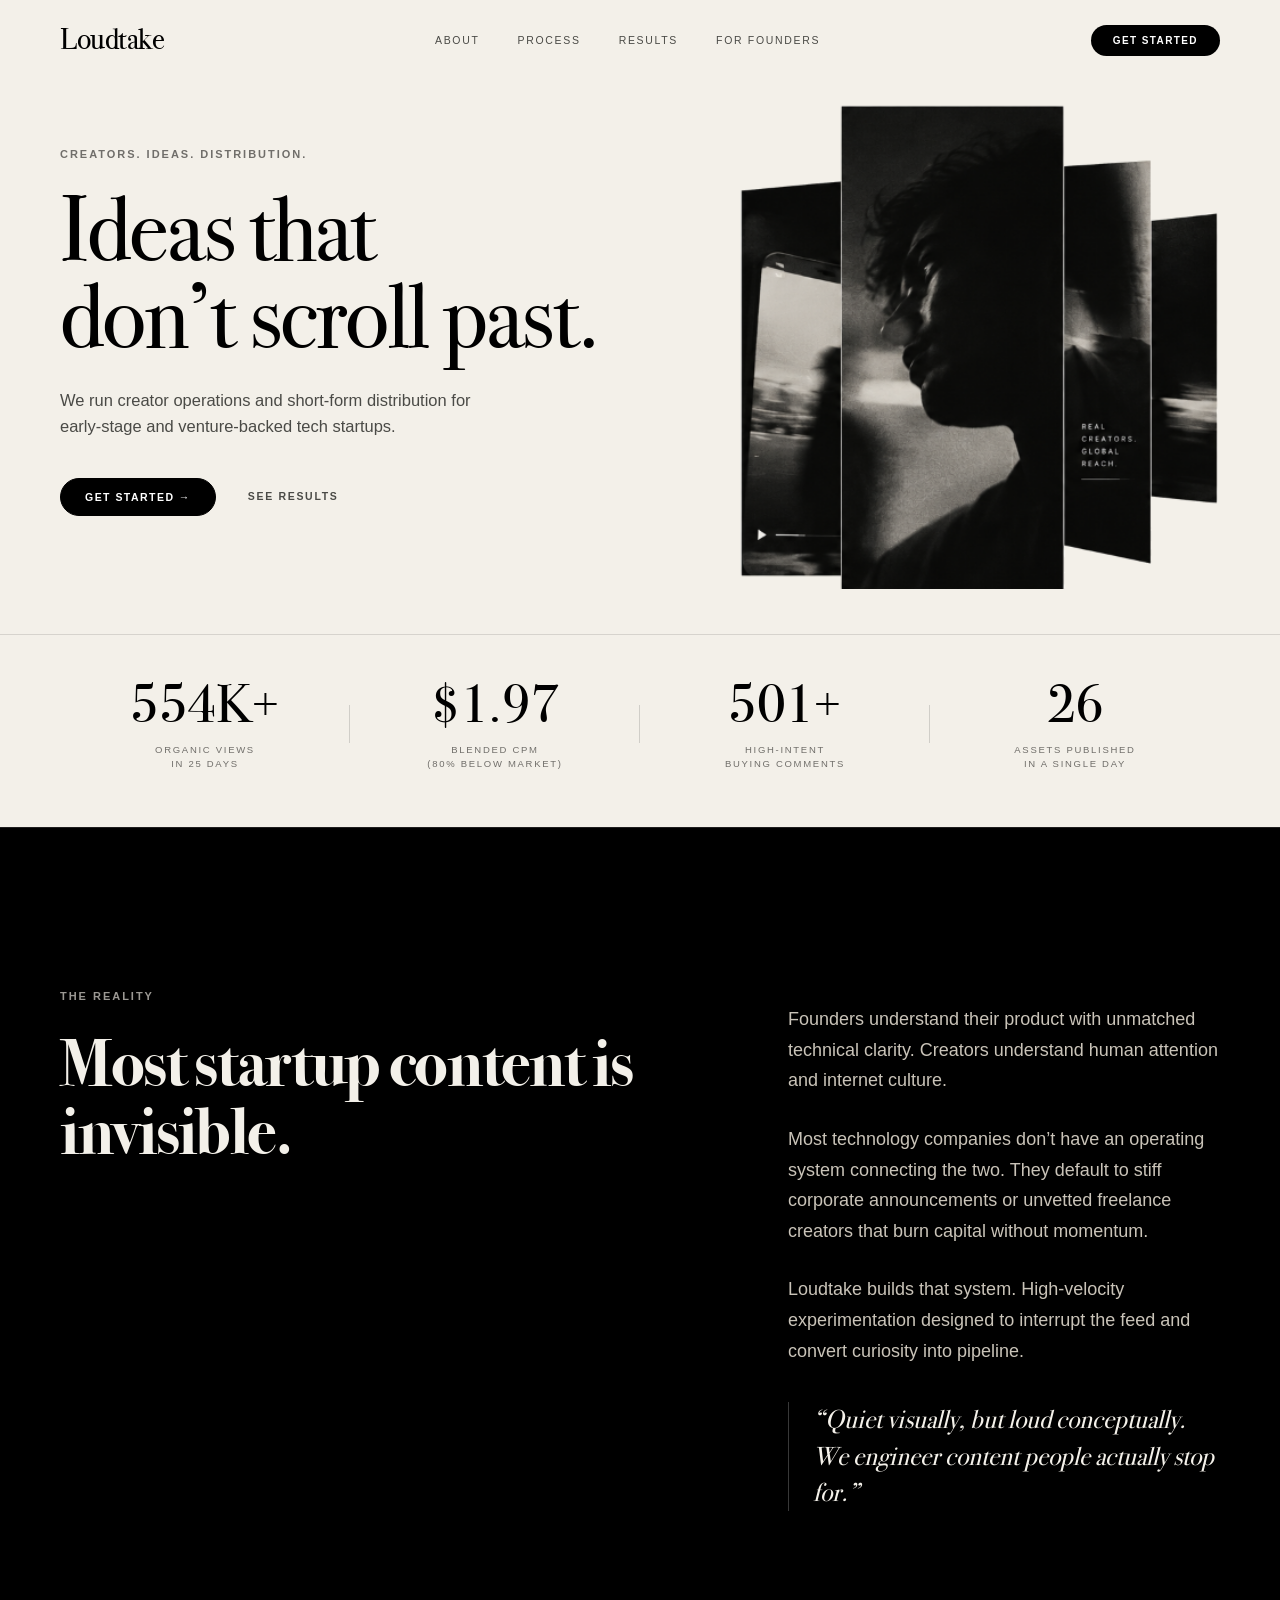
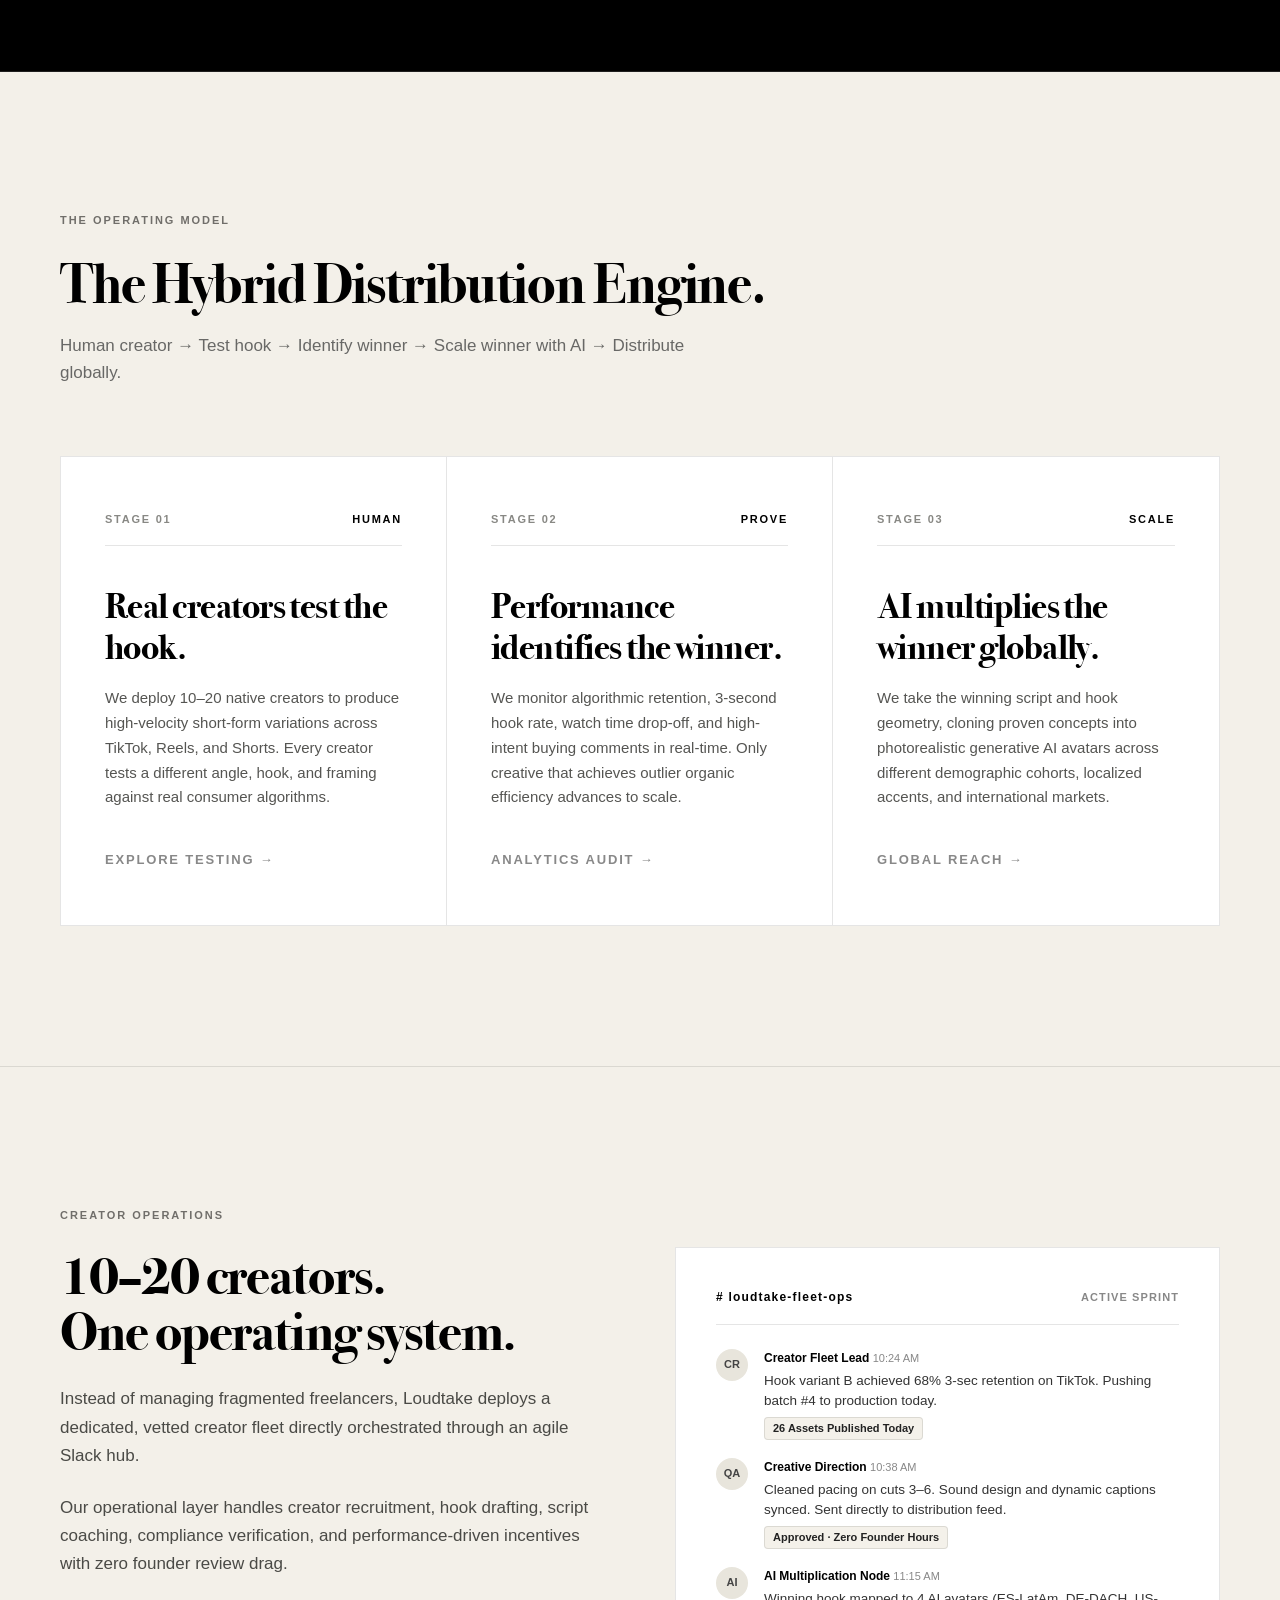
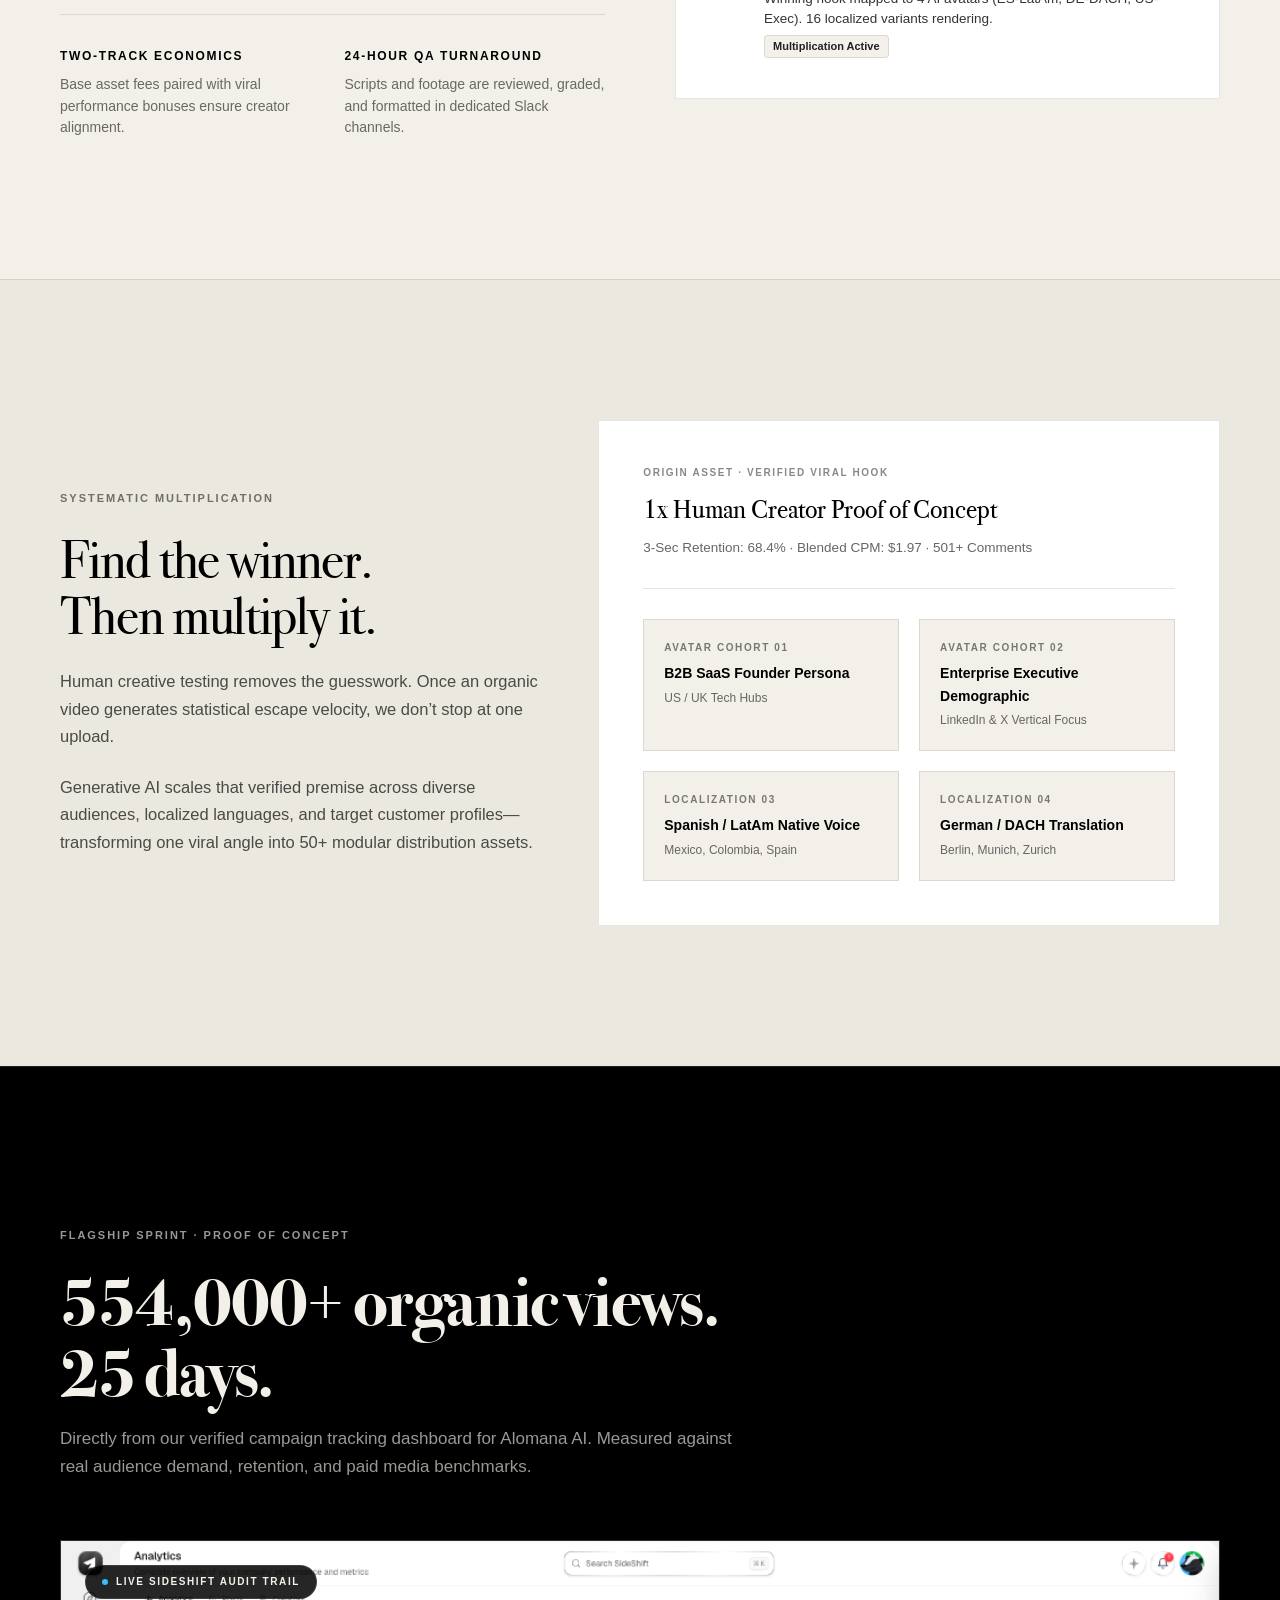
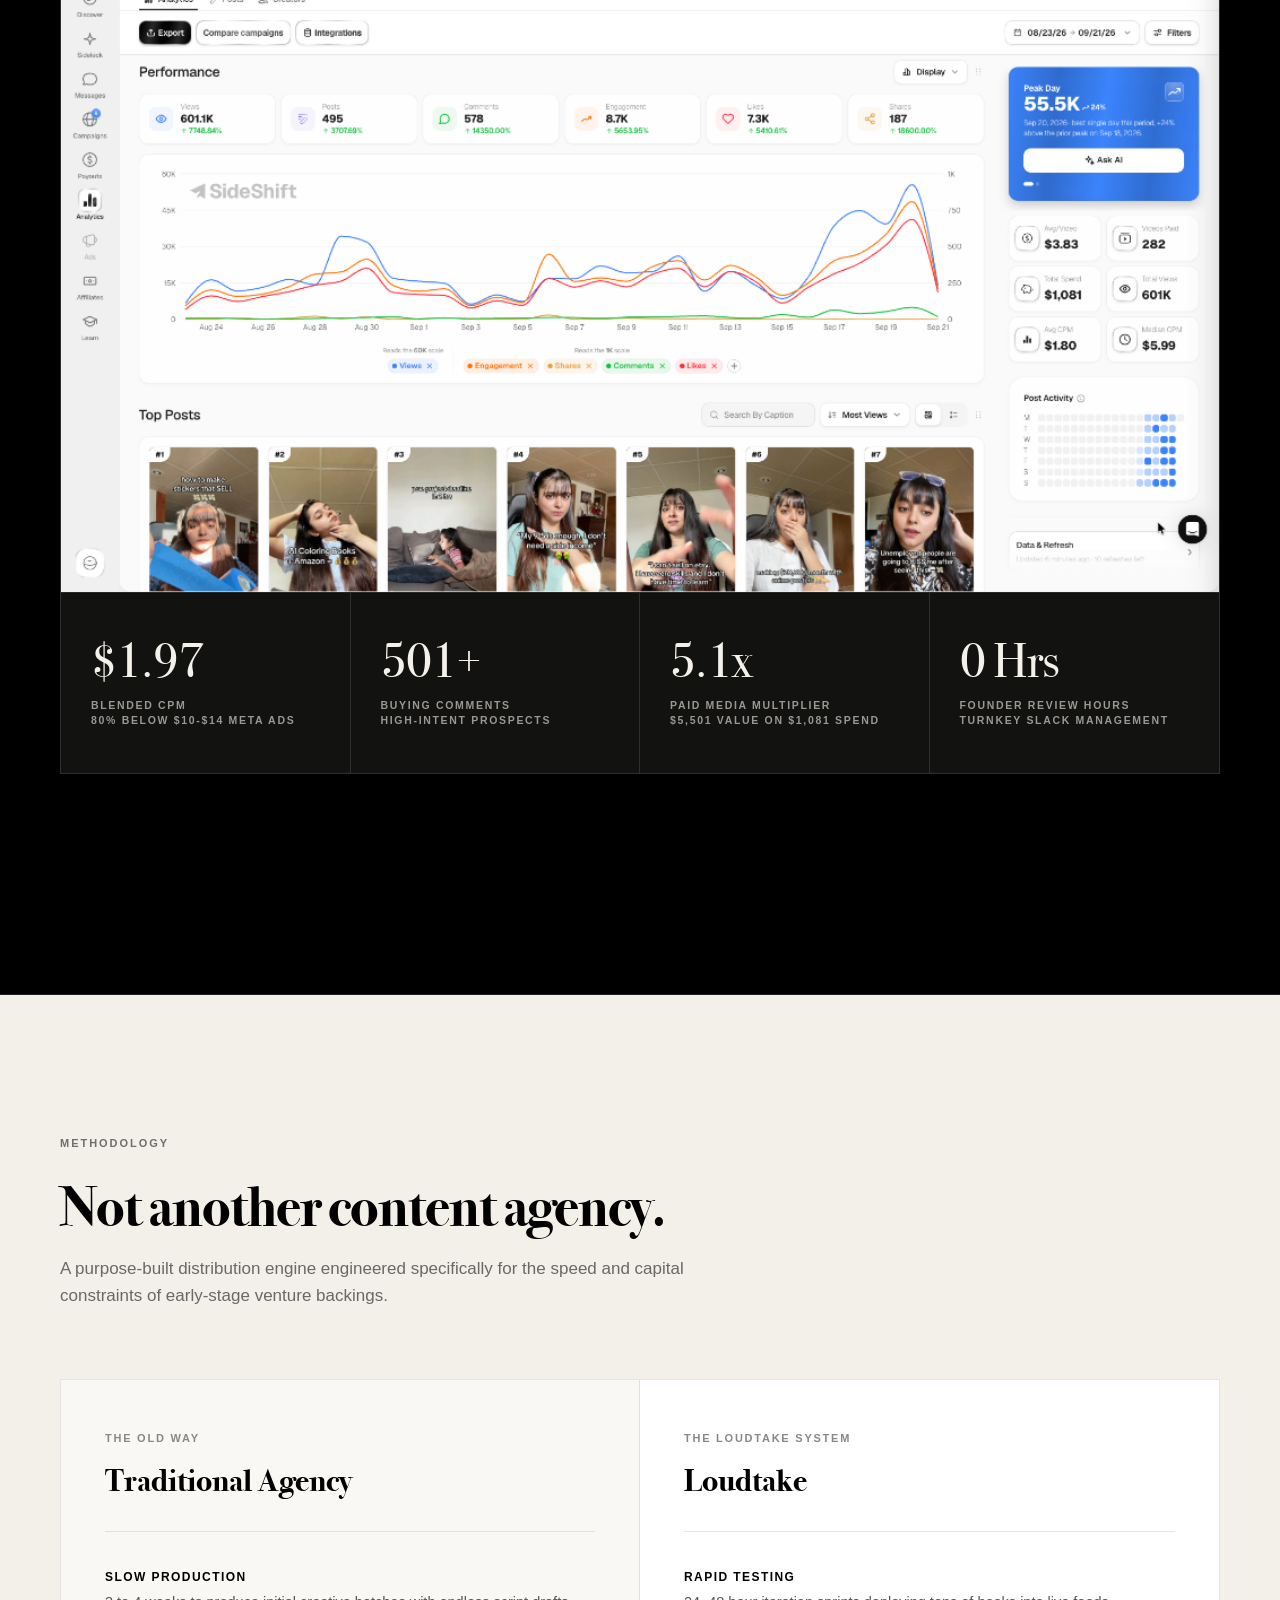
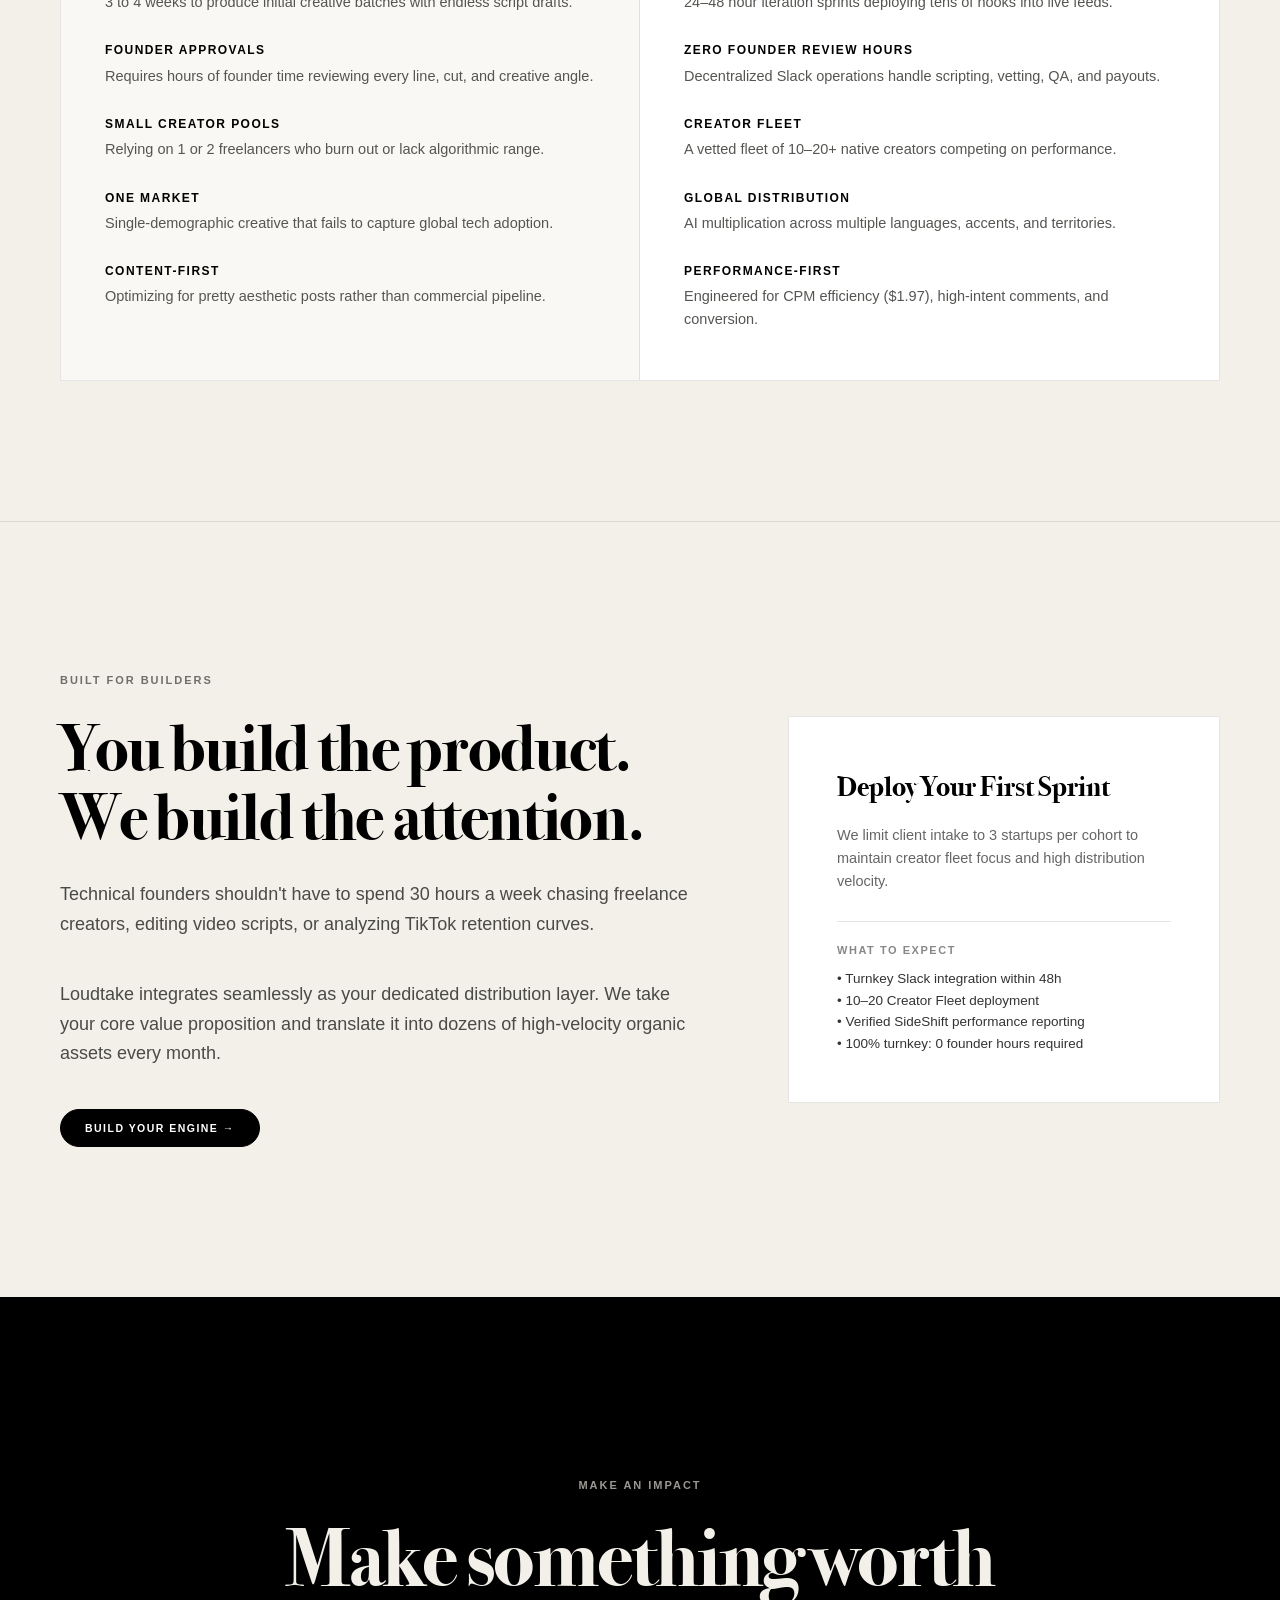
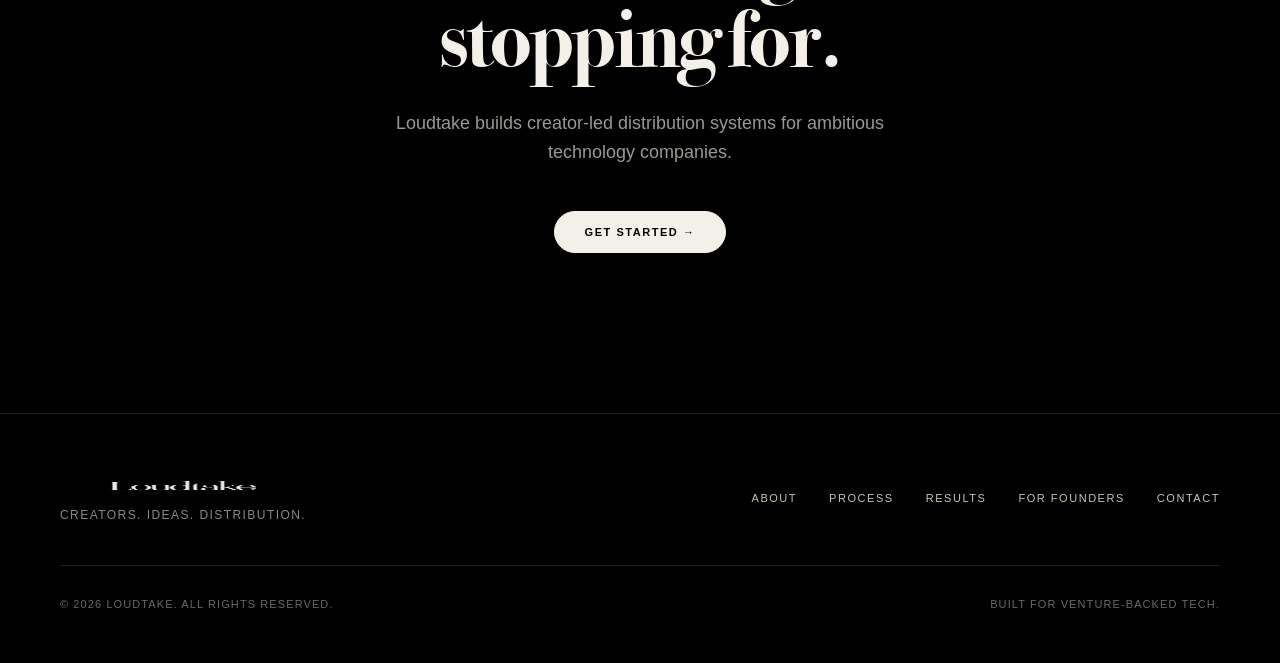
==== index.html @ d8c10d08 "feat: initial commit for Loudtake landing page, assets, and brand kit" ====
<!DOCTYPE html>
<html lang="en">
<head>
    <meta charset="UTF-8">
    <meta name="viewport" content="width=device-width, initial-scale=1.0">
    <title>Loudtake — Ideas that don't scroll past.</title>
    <meta name="description" content="Loudtake operates a turnkey creator distribution engine for early-stage and venture-backed tech startups. Human UGC testing scaled with generative AI.">
    <link rel="stylesheet" href="styles.css?v=12">
    <link rel="preconnect" href="https://fonts.googleapis.com">
    <link rel="preconnect" href="https://fonts.gstatic.com" crossorigin>
    <link href="https://fonts.googleapis.com/css2?family=Instrument+Serif:ital@0;1&family=Inter:wght@300;400;500;600;700&display=swap" rel="stylesheet">
    <link rel="icon" type="image/png" href="logo-black.png">
    
    <!-- DEFENSIVE SECURITY HEADERS -->
    <meta http-equiv="X-Content-Type-Options" content="nosniff">
    <meta http-equiv="X-Frame-Options" content="DENY">
    <meta name="referrer" content="strict-origin-when-cross-origin">
    <meta http-equiv="Permissions-Policy" content="camera=(), microphone=(), geolocation=(), payment=()">
    <meta http-equiv="Content-Security-Policy" content="default-src 'self'; script-src 'self' 'unsafe-inline'; style-src 'self' 'unsafe-inline' https://fonts.googleapis.com; font-src 'self' https://fonts.gstatic.com; img-src 'self' data:; connect-src 'self';">
</head>
<body>

    <!-- NAVIGATION (SECTION 22) -->
    <nav class="site-nav">
        <div class="nav-inner">
            <a href="#" class="nav-brand" aria-label="Loudtake Home">
                <span class="nav-brand-text">Loudtake</span>
            </a>
            <div class="nav-menu">
                <a href="#about" class="nav-link">About</a>
                <a href="#engine" class="nav-link">Process</a>
                <a href="#case-study" class="nav-link">Results</a>
                <a href="#founders" class="nav-link">For Founders</a>
            </div>
            <button class="nav-cta-btn open-modal-btn" type="button">Get Started</button>
        </div>
    </nav>

    <!-- SECTION 01: HERO SECTION (SECTIONS 23, 24) -->
    <header class="hero-section">
        <div class="container">
            <div class="hero-grid">
                <div class="hero-left">
                    <span class="eyebrow">CREATORS. IDEAS. DISTRIBUTION.</span>
                    <h1 class="hero-headline">
                        <span>Ideas that</span>
                        <span>don’t scroll past.</span>
                    </h1>
                    <p class="hero-description">
                        We run creator operations and short-form distribution for early-stage and venture-backed tech startups.
                    </p>
                    <div class="hero-actions">
                        <button class="btn-pill-dark open-modal-btn" type="button">GET STARTED →</button>
                        <a href="#case-study" class="btn-link-editorial">SEE RESULTS</a>
                    </div>
                </div>

                <div class="hero-right">
                    <div class="hero-artwork-wrap">
                        <img src="hero-cards.png" alt="Loudtake Layered Creator Vertical Video Distribution" class="hero-artwork">
                    </div>
                </div>
            </div>
        </div>
    </header>

    <!-- HERO METRIC STRIP (SECTION 25) -->
    <div class="metrics-strip">
        <div class="container">
            <div class="metrics-grid">
                <div class="metric-cell">
                    <div class="metric-number">554K+</div>
                    <div class="metric-label">ORGANIC VIEWS<br>IN 25 DAYS</div>
                </div>
                <div class="metric-cell">
                    <div class="metric-number">$1.97</div>
                    <div class="metric-label">BLENDED CPM<br>(80% BELOW MARKET)</div>
                </div>
                <div class="metric-cell">
                    <div class="metric-number">501+</div>
                    <div class="metric-label">HIGH-INTENT<br>BUYING COMMENTS</div>
                </div>
                <div class="metric-cell">
                    <div class="metric-number">26</div>
                    <div class="metric-label">ASSETS PUBLISHED<br>IN A SINGLE DAY</div>
                </div>
            </div>
        </div>
    </div>

    <!-- SECTION 02: THE PROBLEM (SECTION 26) -->
    <section id="about" class="dark-section problem-section">
        <div class="container">
            <div class="problem-layout">
                <div>
                    <span class="eyebrow">THE REALITY</span>
                    <h2 class="problem-headline">
                        Most startup content is invisible.
                    </h2>
                </div>
                <div class="problem-body">
                    <p class="problem-text">
                        Founders understand their product with unmatched technical clarity. Creators understand human attention and internet culture.
                    </p>
                    <p class="problem-text">
                        Most technology companies don’t have an operating system connecting the two. They default to stiff corporate announcements or unvetted freelance creators that burn capital without momentum.
                    </p>
                    <p class="problem-text">
                        Loudtake builds that system. High-velocity experimentation designed to interrupt the feed and convert curiosity into pipeline.
                    </p>
                    <div class="problem-highlight">
                        “Quiet visually, but loud conceptually. We engineer content people actually stop for.”
                    </div>
                </div>
            </div>
        </div>
    </section>

    <!-- SECTION 03: THE ENGINE (SECTION 27) -->
    <section id="engine" class="engine-section">
        <div class="container">
            <div class="section-header">
                <span class="eyebrow">THE OPERATING MODEL</span>
                <h2 class="section-headline">The Hybrid Distribution Engine.</h2>
                <p class="section-subtext">
                    Human creator → Test hook → Identify winner → Scale winner with AI → Distribute globally.
                </p>
            </div>

            <div class="engine-flow">
                <div class="engine-step">
                    <div>
                        <div class="step-meta">
                            <span class="step-num">STAGE 01</span>
                            <span class="step-tag">HUMAN</span>
                        </div>
                        <h3 class="step-title">Real creators test the hook.</h3>
                        <p class="step-desc">
                            We deploy 10–20 native creators to produce high-velocity short-form variations across TikTok, Reels, and Shorts. Every creator tests a different angle, hook, and framing against real consumer algorithms.
                        </p>
                    </div>
                    <div class="step-footer-arrow">
                        EXPLORE TESTING →
                    </div>
                </div>

                <div class="engine-step">
                    <div>
                        <div class="step-meta">
                            <span class="step-num">STAGE 02</span>
                            <span class="step-tag">PROVE</span>
                        </div>
                        <h3 class="step-title">Performance identifies the winner.</h3>
                        <p class="step-desc">
                            We monitor algorithmic retention, 3-second hook rate, watch time drop-off, and high-intent buying comments in real-time. Only creative that achieves outlier organic efficiency advances to scale.
                        </p>
                    </div>
                    <div class="step-footer-arrow">
                        ANALYTICS AUDIT →
                    </div>
                </div>

                <div class="engine-step">
                    <div>
                        <div class="step-meta">
                            <span class="step-num">STAGE 03</span>
                            <span class="step-tag">SCALE</span>
                        </div>
                        <h3 class="step-title">AI multiplies the winner globally.</h3>
                        <p class="step-desc">
                            We take the winning script and hook geometry, cloning proven concepts into photorealistic generative AI avatars across different demographic cohorts, localized accents, and international markets.
                        </p>
                    </div>
                    <div class="step-footer-arrow">
                        GLOBAL REACH →
                    </div>
                </div>
            </div>
        </div>
    </section>

    <!-- SECTION 04: CREATOR NETWORK (SECTION 28) -->
    <section class="network-section">
        <div class="container">
            <div class="network-grid">
                <div class="network-content">
                    <span class="eyebrow">CREATOR OPERATIONS</span>
                    <h2>10–20 creators.<br>One operating system.</h2>
                    <p>
                        Instead of managing fragmented freelancers, Loudtake deploys a dedicated, vetted creator fleet directly orchestrated through an agile Slack hub.
                    </p>
                    <p>
                        Our operational layer handles creator recruitment, hook drafting, script coaching, compliance verification, and performance-driven incentives with zero founder review drag.
                    </p>
                    
                    <div class="network-pillars">
                        <div class="pillar-item">
                            <h4>Two-Track Economics</h4>
                            <p>Base asset fees paired with viral performance bonuses ensure creator alignment.</p>
                        </div>
                        <div class="pillar-item">
                            <h4>24-Hour QA Turnaround</h4>
                            <p>Scripts and footage are reviewed, graded, and formatted in dedicated Slack channels.</p>
                        </div>
                    </div>
                </div>

                <div class="network-card-preview">
                    <div class="slack-preview-header">
                        <span class="slack-channel-title"># loudtake-fleet-ops</span>
                        <span style="font-size: 11px; color: #888; letter-spacing: 0.1em; font-weight: 600;">ACTIVE SPRINT</span>
                    </div>
                    <div class="slack-feed">
                        <div class="slack-msg">
                            <div class="slack-avatar-circle">CR</div>
                            <div class="slack-msg-body">
                                <div class="slack-user-name">Creator Fleet Lead <span style="font-weight: 400; color: #888; font-size: 11px;">10:24 AM</span></div>
                                Hook variant B achieved 68% 3-sec retention on TikTok. Pushing batch #4 to production today.
                                <div><span class="slack-tag-pill">26 Assets Published Today</span></div>
                            </div>
                        </div>

                        <div class="slack-msg">
                            <div class="slack-avatar-circle">QA</div>
                            <div class="slack-msg-body">
                                <div class="slack-user-name">Creative Direction <span style="font-weight: 400; color: #888; font-size: 11px;">10:38 AM</span></div>
                                Cleaned pacing on cuts 3–6. Sound design and dynamic captions synced. Sent directly to distribution feed.
                                <div><span class="slack-tag-pill">Approved · Zero Founder Hours</span></div>
                            </div>
                        </div>

                        <div class="slack-msg">
                            <div class="slack-avatar-circle">AI</div>
                            <div class="slack-msg-body">
                                <div class="slack-user-name">AI Multiplication Node <span style="font-weight: 400; color: #888; font-size: 11px;">11:15 AM</span></div>
                                Winning hook mapped to 4 AI avatars (ES-LatAm, DE-DACH, US-Exec). 16 localized variants rendering.
                                <div><span class="slack-tag-pill">Multiplication Active</span></div>
                            </div>
                        </div>
                    </div>
                </div>
            </div>
        </div>
    </section>

    <!-- SECTION 05: AI SCALING (SECTION 29) -->
    <section class="ai-section">
        <div class="container">
            <div class="ai-branching-grid">
                <div>
                    <span class="eyebrow">SYSTEMATIC MULTIPLICATION</span>
                    <h2 class="editorial-serif" style="font-size: clamp(38px, 4.2vw, 64px); line-height: 1.05; margin-bottom: 24px;">
                        Find the winner.<br>Then multiply it.
                    </h2>
                    <p style="font-size: 16.5px; line-height: 1.65; color: #4A4A46; margin-bottom: 24px;">
                        Human creative testing removes the guesswork. Once an organic video generates statistical escape velocity, we don’t stop at one upload.
                    </p>
                    <p style="font-size: 16.5px; line-height: 1.65; color: #4A4A46;">
                        Generative AI scales that verified premise across diverse audiences, localized languages, and target customer profiles—transforming one viral angle into 50+ modular distribution assets.
                    </p>
                </div>

                <div class="ai-diagram-box">
                    <div class="diagram-row-origin">
                        <div class="origin-badge">ORIGIN ASSET · VERIFIED VIRAL HOOK</div>
                        <div class="origin-title">1x Human Creator Proof of Concept</div>
                        <div style="font-size: 13.5px; color: #666; margin-top: 6px;">3-Sec Retention: 68.4% · Blended CPM: $1.97 · 501+ Comments</div>
                    </div>

                    <div class="diagram-branches">
                        <div class="branch-node">
                            <div class="branch-label">AVATAR COHORT 01</div>
                            <div class="branch-value">B2B SaaS Founder Persona</div>
                            <div style="font-size: 12px; color: #666; margin-top: 4px;">US / UK Tech Hubs</div>
                        </div>

                        <div class="branch-node">
                            <div class="branch-label">AVATAR COHORT 02</div>
                            <div class="branch-value">Enterprise Executive Demographic</div>
                            <div style="font-size: 12px; color: #666; margin-top: 4px;">LinkedIn & X Vertical Focus</div>
                        </div>

                        <div class="branch-node">
                            <div class="branch-label">LOCALIZATION 03</div>
                            <div class="branch-value">Spanish / LatAm Native Voice</div>
                            <div style="font-size: 12px; color: #666; margin-top: 4px;">Mexico, Colombia, Spain</div>
                        </div>

                        <div class="branch-node">
                            <div class="branch-label">LOCALIZATION 04</div>
                            <div class="branch-value">German / DACH Translation</div>
                            <div style="font-size: 12px; color: #666; margin-top: 4px;">Berlin, Munich, Zurich</div>
                        </div>
                    </div>
                </div>
            </div>
        </div>
    </section>

    <!-- SECTION 06: CASE STUDY (SECTION 30) -->
    <section id="case-study" class="dark-section case-study-section">
        <div class="container">
            <div class="case-study-header">
                <span class="eyebrow">FLAGSHIP SPRINT · PROOF OF CONCEPT</span>
                <h2 class="case-study-headline">
                    554,000+ organic views.<br>25 days.
                </h2>
                <p class="case-study-sub">
                    Directly from our verified campaign tracking dashboard for Alomana AI. Measured against real audience demand, retention, and paid media benchmarks.
                </p>
            </div>

            <!-- DASHBOARD SCREENSHOT CARD -->
            <div class="case-study-card">
                <div class="case-study-screenshot-wrap">
                    <img src="sideshift-dashboard.png" alt="SideShift Verified Analytics Dashboard" class="case-study-screenshot">
                    <div class="audit-badge">
                        <span class="audit-dot"></span> LIVE SIDESHIFT AUDIT TRAIL
                    </div>
                </div>

                <div class="case-study-metrics-grid">
                    <div class="cs-metric-cell">
                        <div class="cs-metric-num">$1.97</div>
                        <div class="cs-metric-label">BLENDED CPM<br>80% BELOW $10-$14 META ADS</div>
                    </div>

                    <div class="cs-metric-cell">
                        <div class="cs-metric-num">501+</div>
                        <div class="cs-metric-label">BUYING COMMENTS<br>HIGH-INTENT PROSPECTS</div>
                    </div>

                    <div class="cs-metric-cell">
                        <div class="cs-metric-num">5.1x</div>
                        <div class="cs-metric-label">PAID MEDIA MULTIPLIER<br>$5,501 VALUE ON $1,081 SPEND</div>
                    </div>

                    <div class="cs-metric-cell">
                        <div class="cs-metric-num">0 Hrs</div>
                        <div class="cs-metric-label">FOUNDER REVIEW HOURS<br>TURNKEY SLACK MANAGEMENT</div>
                    </div>
                </div>
            </div>
        </div>
    </section>

    <!-- SECTION 07: THE DIFFERENCE (SECTION 31) -->
    <section class="difference-section">
        <div class="container">
            <div class="section-header">
                <span class="eyebrow">METHODOLOGY</span>
                <h2 class="section-headline">Not another content agency.</h2>
                <p class="section-subtext">
                    A purpose-built distribution engine engineered specifically for the speed and capital constraints of early-stage venture backings.
                </p>
            </div>

            <div class="difference-table">
                <div class="diff-column">
                    <div class="diff-col-header">
                        <div class="diff-col-eyebrow">THE OLD WAY</div>
                        <h3 class="diff-col-title">Traditional Agency</h3>
                    </div>
                    <div class="diff-items-list">
                        <div>
                            <div class="diff-item-title">Slow Production</div>
                            <div class="diff-item-desc">3 to 4 weeks to produce initial creative batches with endless script drafts.</div>
                        </div>
                        <div>
                            <div class="diff-item-title">Founder Approvals</div>
                            <div class="diff-item-desc">Requires hours of founder time reviewing every line, cut, and creative angle.</div>
                        </div>
                        <div>
                            <div class="diff-item-title">Small Creator Pools</div>
                            <div class="diff-item-desc">Relying on 1 or 2 freelancers who burn out or lack algorithmic range.</div>
                        </div>
                        <div>
                            <div class="diff-item-title">One Market</div>
                            <div class="diff-item-desc">Single-demographic creative that fails to capture global tech adoption.</div>
                        </div>
                        <div>
                            <div class="diff-item-title">Content-First</div>
                            <div class="diff-item-desc">Optimizing for pretty aesthetic posts rather than commercial pipeline.</div>
                        </div>
                    </div>
                </div>

                <div class="diff-column">
                    <div class="diff-col-header">
                        <div class="diff-col-eyebrow">THE LOUDTAKE SYSTEM</div>
                        <h3 class="diff-col-title">Loudtake</h3>
                    </div>
                    <div class="diff-items-list">
                        <div>
                            <div class="diff-item-title">Rapid Testing</div>
                            <div class="diff-item-desc">24–48 hour iteration sprints deploying tens of hooks into live feeds.</div>
                        </div>
                        <div>
                            <div class="diff-item-title">Zero Founder Review Hours</div>
                            <div class="diff-item-desc">Decentralized Slack operations handle scripting, vetting, QA, and payouts.</div>
                        </div>
                        <div>
                            <div class="diff-item-title">Creator Fleet</div>
                            <div class="diff-item-desc">A vetted fleet of 10–20+ native creators competing on performance.</div>
                        </div>
                        <div>
                            <div class="diff-item-title">Global Distribution</div>
                            <div class="diff-item-desc">AI multiplication across multiple languages, accents, and territories.</div>
                        </div>
                        <div>
                            <div class="diff-item-title">Performance-First</div>
                            <div class="diff-item-desc">Engineered for CPM efficiency ($1.97), high-intent comments, and conversion.</div>
                        </div>
                    </div>
                </div>
            </div>
        </div>
    </section>

    <!-- SECTION 08: FOR FOUNDERS (SECTION 32) -->
    <section id="founders" class="founders-section">
        <div class="container">
            <div class="founders-layout">
                <div>
                    <span class="eyebrow">BUILT FOR BUILDERS</span>
                    <h2 class="founders-headline">
                        You build the product.<br>We build the attention.
                    </h2>
                    <p class="founders-desc">
                        Technical founders shouldn't have to spend 30 hours a week chasing freelance creators, editing video scripts, or analyzing TikTok retention curves.
                    </p>
                    <p class="founders-desc">
                        Loudtake integrates seamlessly as your dedicated distribution layer. We take your core value proposition and translate it into dozens of high-velocity organic assets every month.
                    </p>
                    <button class="btn-pill-dark open-modal-btn" type="button">BUILD YOUR ENGINE →</button>
                </div>

                <div class="founders-cta-box">
                    <h3>Deploy Your First Sprint</h3>
                    <p>
                        We limit client intake to 3 startups per cohort to maintain creator fleet focus and high distribution velocity.
                    </p>
                    <div style="border-top: 1px solid var(--border-light); padding-top: 20px; margin-top: 20px;">
                        <div style="font-size: 11px; font-weight: 600; letter-spacing: 0.14em; text-transform: uppercase; color: #888; margin-bottom: 8px;">WHAT TO EXPECT</div>
                        <div style="font-size: 13.5px; line-height: 1.6; color: #333;">
                            • Turnkey Slack integration within 48h<br>
                            • 10–20 Creator Fleet deployment<br>
                            • Verified SideShift performance reporting<br>
                            • 100% turnkey: 0 founder hours required
                        </div>
                    </div>
                </div>
            </div>
        </div>
    </section>

    <!-- SECTION 09: FINAL CTA (SECTION 33) -->
    <section class="dark-section final-cta-section">
        <div class="container">
            <span class="eyebrow">MAKE AN IMPACT</span>
            <h2 class="final-cta-headline">
                Make something worth stopping for.
            </h2>
            <p class="final-cta-subtext">
                Loudtake builds creator-led distribution systems for ambitious technology companies.
            </p>
            <button class="btn-pill-light open-modal-btn" type="button">GET STARTED →</button>
        </div>
    </section>

    <!-- SECTION 10: MINIMAL FOOTER (SECTION 34) -->
    <footer class="site-footer">
        <div class="container">
            <div class="footer-inner">
                <div class="footer-brand-wrap">
                    <img src="logo-white.png" alt="Loudtake" class="footer-logo-img">
                    <div class="footer-tagline">Creators. Ideas. Distribution.</div>
                </div>

                <div class="footer-links">
                    <a href="#about" class="footer-link">About</a>
                    <a href="#engine" class="footer-link">Process</a>
                    <a href="#case-study" class="footer-link">Results</a>
                    <a href="#founders" class="footer-link">For Founders</a>
                    <a href="mailto:hello@loudtake.com" class="footer-link">Contact</a>
                </div>
            </div>

            <div class="footer-bottom">
                <div>© 2026 LOUDTAKE. ALL RIGHTS RESERVED.</div>
                <div>BUILT FOR VENTURE-BACKED TECH.</div>
            </div>
        </div>
    </footer>

    <!-- INTERACTIVE CONTACT MODAL -->
    <div id="contactModal" class="modal-overlay" aria-hidden="true">
        <div class="modal-card">
            <button class="modal-close-btn" type="button" aria-label="Close Modal">✕</button>
            <span class="eyebrow">SPRINT INTAKE</span>
            <h3 class="modal-headline">Deploy your creator engine.</h3>
            <p class="modal-subtext">
                Fill in your details below and our operations lead will review your product and respond within 12 hours.
            </p>

            <form class="modal-form" id="intakeForm" onsubmit="event.preventDefault(); handleFormSubmit();">
                <div class="form-group">
                    <label class="form-label" for="userName">Founder / Lead Name</label>
                    <input type="text" id="userName" class="form-input" placeholder="e.g. Alex Vance" required>
                </div>
                <div class="form-group">
                    <label class="form-label" for="userEmail">Work Email</label>
                    <input type="email" id="userEmail" class="form-input" placeholder="alex@company.com" required>
                </div>
                <div class="form-group">
                    <label class="form-label" for="companyUrl">Company Website / App Link</label>
                    <input type="url" id="companyUrl" class="form-input" placeholder="https://yourstartup.com" required>
                </div>
                <div class="form-group">
                    <label class="form-label" for="userGoal">Current Distribution Goal</label>
                    <input type="text" id="userGoal" class="form-input" placeholder="e.g. Scaling organic installs, launching beta, lower CAC">
                </div>
                <button type="submit" class="btn-pill-dark" style="width: 100%; justify-content: center; margin-top: 10px;">
                    REQUEST SPRINT INTAKE →
                </button>
                <div id="formSuccessNotice" style="display: none; color: #10B981; font-size: 13px; text-align: center; margin-top: 8px; font-weight: 500;">
                    ✓ Request received. We'll be in touch shortly.
                </div>
            </form>
        </div>
    </div>

    <!-- SIMPLE SCRIPT FOR INTERACTION -->
    <script>
        const modal = document.getElementById('contactModal');
        const openBtns = document.querySelectorAll('.open-modal-btn');
        const closeBtn = document.querySelector('.modal-close-btn');

        openBtns.forEach(btn => {
            btn.addEventListener('click', (e) => {
                e.preventDefault();
                modal.classList.add('active');
                modal.setAttribute('aria-hidden', 'false');
            });
        });

        closeBtn.addEventListener('click', () => {
            modal.classList.remove('active');
            modal.setAttribute('aria-hidden', 'true');
        });

        modal.addEventListener('click', (e) => {
            if (e.target === modal) {
                modal.classList.remove('active');
                modal.setAttribute('aria-hidden', 'true');
            }
        });

        function handleFormSubmit() {
            const urlInput = document.getElementById('companyUrl');
            const cleanUrl = urlInput.value.trim();
            if (!cleanUrl.startsWith('http://') && !cleanUrl.startsWith('https://')) {
                alert('Please enter a valid website URL starting with https://');
                return;
            }
            const notice = document.getElementById('formSuccessNotice');
            notice.style.display = 'block';
            setTimeout(() => {
                modal.classList.remove('active');
                modal.setAttribute('aria-hidden', 'true');
                notice.style.display = 'none';
                document.getElementById('intakeForm').reset();
            }, 2000);
        }
    </script>
</body>
</html>
---- styles.css ----
/* ==========================================================================
   LOUDTAKE — MASTER STYLESHEET
   Aesthetic: Premium Editorial Publication for Technology Companies
   Palette: Warm Ivory (#F4F1EA) & Pure Black (#000000), Restrained & Monochromatic
   Typography: Instrument Serif & Inter
   ========================================================================== */

@import url('https://fonts.googleapis.com/css2?family=Bodoni+Moda:ital,opsz,wght@0,6..96,400..700;1,6..96,400..700&family=Inter:wght@300;400;500;600;700&display=swap');

/* LOCAL HIGH-PRECISION BODONI 72 EXTRACTED FONTS */
@font-face {
  font-family: 'Bodoni 72 Master';
  src: url('fonts/BodoniSvtyTwoITCTT-Book.ttf') format('truetype');
  font-weight: 400;
  font-style: normal;
  font-display: swap;
}

@font-face {
  font-family: 'Bodoni 72 Master';
  src: url('fonts/BodoniSvtyTwoITCTT-Bold.ttf') format('truetype');
  font-weight: 700;
  font-style: normal;
  font-display: swap;
}

:root {
  /* Core Editorial Palette Matching Reference Mockup Exactly */
  --bg-ivory: #F3F0E9;
  --bg-ivory-alt: #EBE8E0;
  --text-dark: #000000;
  --text-muted-dark: #706E6A;
  --border-light: rgba(0, 0, 0, 0.10);
  --border-light-strong: rgba(0, 0, 0, 0.18);

  /* Dark Sections Palette */
  --bg-black: #000000;
  --bg-charcoal: #121211;
  --text-light: #F3F0E9;
  --text-muted-light: #9B9893;
  --border-dark: rgba(255, 255, 255, 0.12);
  --border-dark-strong: rgba(255, 255, 255, 0.22);

  /* Neutrals */
  --color-taupe: #C9C3B8;
  --color-stone: #706E6A;

  /* Typography */
  --font-serif: 'Bodoni 72 Master', 'Bodoni 72', 'Didot', 'Bodoni Moda', serif;
  --font-sans: 'Inter', -apple-system, BlinkMacSystemFont, 'Segoe UI', Roboto, sans-serif;

  /* Max Widths */
  --container-max: 1240px;
  --container-narrow: 920px;
}

/* Base Reset & Setup */
*, *::before, *::after {
  box-sizing: border-box;
  margin: 0;
  padding: 0;
}

html {
  scroll-behavior: smooth;
  font-size: 16px;
  background-color: var(--bg-ivory);
  color: var(--text-dark);
  text-rendering: optimizeLegibility;
  -webkit-font-smoothing: antialiased;
  -moz-osx-font-smoothing: grayscale;
}

body {
  font-family: var(--font-sans);
  background-color: var(--bg-ivory);
  color: var(--text-dark);
  line-height: 1.6;
  overflow-x: hidden;
}

/* Universal Selection */
::selection {
  background-color: var(--text-dark);
  color: var(--bg-ivory);
}

img {
  max-width: 100%;
  height: auto;
  display: block;
}

a {
  color: inherit;
  text-decoration: none;
  transition: opacity 0.2s ease, transform 0.2s ease;
}

button {
  font-family: inherit;
  cursor: pointer;
  border: none;
  background: none;
}

/* Layout Containers */
.container {
  max-width: var(--container-max);
  margin: 0 auto;
  padding: 0 40px;
}

.container-narrow {
  max-width: var(--container-narrow);
  margin: 0 auto;
  padding: 0 40px;
}

/* Eyebrows & Meta Labels */
.eyebrow {
  font-family: var(--font-sans);
  font-size: 11px;
  font-weight: 600;
  letter-spacing: 0.18em;
  text-transform: uppercase;
  color: var(--text-muted-dark);
  display: block;
  margin-bottom: 24px;
}

.dark-section .eyebrow {
  color: var(--text-muted-light);
}

/* Typography Hierarchy */
.editorial-serif {
  font-family: var(--font-serif);
  font-weight: 400;
  letter-spacing: -0.02em;
}

/* Buttons & Links */
.btn-pill-dark {
  display: inline-flex;
  align-items: center;
  gap: 10px;
  background-color: #000000;
  color: #FFFFFF;
  padding: 12px 24px;
  border-radius: 9999px;
  font-size: 10.5px;
  font-weight: 600;
  letter-spacing: 0.14em;
  text-transform: uppercase;
  transition: all 0.25s ease;
  border: 1px solid #000000;
}

.btn-pill-dark:hover {
  background-color: #222220;
  transform: translateY(-1px);
}

.btn-pill-light {
  display: inline-flex;
  align-items: center;
  gap: 10px;
  background-color: var(--bg-ivory);
  color: var(--text-dark);
  padding: 14px 30px;
  border-radius: 9999px;
  font-size: 11px;
  font-weight: 600;
  letter-spacing: 0.14em;
  text-transform: uppercase;
  transition: all 0.25s ease;
  border: 1px solid var(--bg-ivory);
}

.btn-pill-light:hover {
  background-color: #FFFFFF;
  transform: translateY(-1px);
}

.btn-link-editorial {
  display: inline-flex;
  align-items: center;
  gap: 6px;
  font-size: 10.5px;
  font-weight: 600;
  letter-spacing: 0.16em;
  text-transform: uppercase;
  color: #4A4A46;
  padding: 10px 0;
  position: relative;
  transition: opacity 0.2s ease, color 0.2s ease;
}

.btn-link-editorial:hover {
  color: #000000;
}

/* ==========================================================================
   NAVIGATION
   ========================================================================== */
.site-nav {
  position: sticky;
  top: 0;
  left: 0;
  width: 100%;
  z-index: 1000;
  background-color: var(--bg-ivory);
  border-bottom: none;
  padding: 24px 0 12px 0;
}

.nav-inner {
  max-width: var(--container-max);
  margin: 0 auto;
  padding: 0 40px;
  display: flex;
  align-items: center;
  justify-content: space-between;
}

.nav-brand-text {
  font-family: var(--font-serif);
  font-size: 30px;
  font-weight: 400;
  color: #000000;
  letter-spacing: -0.015em;
  line-height: 1;
  display: inline-block;
}

.footer-brand-text {
  font-family: var(--font-serif);
  font-size: 26px;
  font-weight: 400;
  color: #F3F0E9;
  letter-spacing: -0.015em;
  line-height: 1;
  display: inline-block;
}

.nav-menu {
  display: flex;
  align-items: center;
  gap: 38px;
}

.nav-link {
  font-size: 10.5px;
  font-weight: 500;
  letter-spacing: 0.16em;
  text-transform: uppercase;
  color: #4A4A46;
}

.nav-link:hover {
  color: #000;
}

.nav-cta-btn {
  background-color: #000000;
  color: #FFFFFF;
  padding: 10px 22px;
  border-radius: 9999px;
  font-size: 10px;
  font-weight: 600;
  letter-spacing: 0.14em;
  text-transform: uppercase;
  transition: background-color 0.2s ease, transform 0.2s ease;
}

.nav-cta-btn:hover {
  background-color: #222220;
  transform: translateY(-1px);
}

/* ==========================================================================
   SECTION 01: HERO SECTION
   ========================================================================== */
.hero-section {
  position: relative;
  background-color: var(--bg-ivory);
  padding: 45px 0 45px 0;
  overflow: hidden;
}

.hero-grid {
  display: grid;
  grid-template-columns: 1.15fr 0.85fr;
  align-items: flex-start;
  gap: 20px;
}

.hero-left {
  padding-top: 32px;
  padding-right: 10px;
}

.hero-headline {
  font-family: var(--font-serif);
  font-size: clamp(66px, 7.2vw, 100px);
  line-height: 0.94;
  letter-spacing: -0.02em;
  color: #000000;
  margin-bottom: 28px;
  font-weight: 400;
}

.hero-headline span {
  display: block;
}

.hero-description {
  font-family: var(--font-sans);
  font-size: 16.5px;
  line-height: 1.55;
  color: #4A4A46;
  max-width: 440px;
  margin-bottom: 38px;
  font-weight: 400;
}

.hero-actions {
  display: flex;
  align-items: center;
  gap: 32px;
}

.hero-right {
  display: flex;
  justify-content: flex-end;
  position: relative;
  margin-top: -15px;
}

.hero-artwork-wrap {
  position: relative;
  max-width: 520px;
  width: 100%;
}

.hero-artwork {
  width: 100%;
  height: auto;
  display: block;
}

/* ==========================================================================
   HERO METRIC STRIP (4-METRIC STRIP)
   ========================================================================== */
.metrics-strip {
  border-top: 1px solid rgba(0, 0, 0, 0.12);
  border-bottom: none;
  background-color: var(--bg-ivory);
  padding-top: 42px;
  padding-bottom: 56px;
}

.metrics-grid {
  display: grid;
  grid-template-columns: repeat(4, 1fr);
  position: relative;
}

.metric-cell {
  position: relative;
  padding: 0 16px;
  display: flex;
  flex-direction: column;
  align-items: center;
  text-align: center;
  justify-content: center;
}

.metric-cell:not(:last-child)::after {
  content: '';
  position: absolute;
  right: 0;
  top: 50%;
  transform: translateY(-50%);
  height: 38px;
  width: 1px;
  background-color: rgba(0, 0, 0, 0.14);
}

.metric-number {
  font-family: var(--font-serif);
  font-size: clamp(44px, 4.4vw, 54px);
  line-height: 1;
  font-weight: 400;
  color: #000000;
  margin-bottom: 12px;
  letter-spacing: -0.01em;
}

.metric-label {
  font-family: var(--font-sans);
  font-size: 9.5px;
  font-weight: 500;
  letter-spacing: 0.18em;
  text-transform: uppercase;
  color: #706E6A;
  line-height: 1.5;
}

/* ==========================================================================
   SECTION 02: THE PROBLEM (Dark Black)
   ========================================================================== */
.dark-section {
  background-color: var(--bg-black);
  color: var(--text-light);
}

.problem-section {
  padding: 160px 0;
  border-top: 1px solid var(--border-dark);
  border-bottom: 1px solid var(--border-dark);
}

.problem-layout {
  display: grid;
  grid-template-columns: 1.2fr 0.8fr;
  gap: 80px;
  align-items: flex-start;
}

.problem-headline {
  font-family: var(--font-serif);
  font-size: clamp(48px, 5.2vw, 84px);
  line-height: 1.02;
  letter-spacing: -0.02em;
  color: var(--text-light);
}

.problem-body {
  padding-top: 16px;
}

.problem-text {
  font-size: 18px;
  line-height: 1.7;
  color: #C9C3B8;
  margin-bottom: 28px;
}

.problem-highlight {
  font-family: var(--font-serif);
  font-size: 26px;
  line-height: 1.4;
  color: #F4F1EA;
  font-style: italic;
  border-left: 1px solid var(--border-dark-strong);
  padding-left: 24px;
  margin-top: 36px;
}

/* ==========================================================================
   SECTION 03: THE HYBRID DISTRIBUTION ENGINE (Warm Ivory)
   ========================================================================== */
.engine-section {
  padding: 140px 0;
  background-color: var(--bg-ivory);
}

.section-header {
  margin-bottom: 70px;
}

.section-headline {
  font-family: var(--font-serif);
  font-size: clamp(42px, 4.4vw, 70px);
  line-height: 1.06;
  letter-spacing: -0.02em;
  color: #000000;
  margin-bottom: 18px;
}

.section-subtext {
  font-size: 17px;
  line-height: 1.6;
  color: #686866;
  max-width: 640px;
}

.engine-flow {
  display: grid;
  grid-template-columns: repeat(3, 1fr);
  gap: 0;
  border: 1px solid var(--border-light);
  background-color: #FFFFFF;
}

.engine-step {
  padding: 54px 44px;
  border-right: 1px solid var(--border-light);
  display: flex;
  flex-direction: column;
  justify-content: space-between;
  min-height: 380px;
  position: relative;
  background-color: #FFFFFF;
}

.engine-step:last-child {
  border-right: none;
}

.step-meta {
  display: flex;
  justify-content: space-between;
  align-items: center;
  margin-bottom: 40px;
  border-bottom: 1px solid var(--border-light);
  padding-bottom: 16px;
}

.step-num {
  font-family: var(--font-sans);
  font-size: 11px;
  font-weight: 600;
  letter-spacing: 0.16em;
  color: #888884;
}

.step-tag {
  font-size: 11px;
  font-weight: 600;
  letter-spacing: 0.16em;
  text-transform: uppercase;
  color: #000;
}

.step-title {
  font-family: var(--font-serif);
  font-size: 36px;
  line-height: 1.15;
  color: #000000;
  margin-bottom: 18px;
  letter-spacing: -0.015em;
}

.step-desc {
  font-size: 15px;
  line-height: 1.65;
  color: #555552;
}

.step-footer-arrow {
  margin-top: 40px;
  font-size: 13px;
  font-weight: 600;
  letter-spacing: 0.14em;
  color: #888;
  display: flex;
  align-items: center;
  gap: 8px;
}

/* ==========================================================================
   SECTION 04: CREATOR NETWORK (10-20 Creators)
   ========================================================================== */
.network-section {
  padding: 140px 0;
  background-color: var(--bg-ivory);
  border-top: 1px solid var(--border-light);
}

.network-grid {
  display: grid;
  grid-template-columns: 1fr 1fr;
  gap: 70px;
  align-items: center;
}

.network-content h2 {
  font-family: var(--font-serif);
  font-size: clamp(40px, 4.2vw, 68px);
  line-height: 1.05;
  letter-spacing: -0.02em;
  margin-bottom: 24px;
}

.network-content p {
  font-size: 17px;
  line-height: 1.65;
  color: #4A4A46;
  margin-bottom: 24px;
}

.network-pillars {
  display: grid;
  grid-template-columns: 1fr 1fr;
  gap: 24px;
  margin-top: 36px;
  border-top: 1px solid var(--border-light);
  padding-top: 32px;
}

.pillar-item h4 {
  font-size: 12px;
  font-weight: 600;
  letter-spacing: 0.14em;
  text-transform: uppercase;
  margin-bottom: 8px;
  color: #000;
}

.pillar-item p {
  font-size: 14px;
  line-height: 1.55;
  color: #686866;
  margin-bottom: 0;
}

.network-card-preview {
  background-color: #FFFFFF;
  border: 1px solid var(--border-light);
  padding: 40px;
  position: relative;
}

.slack-preview-header {
  display: flex;
  justify-content: space-between;
  align-items: center;
  border-bottom: 1px solid var(--border-light);
  padding-bottom: 16px;
  margin-bottom: 24px;
}

.slack-channel-title {
  font-family: var(--font-sans);
  font-size: 12px;
  font-weight: 600;
  letter-spacing: 0.1em;
  color: #000;
}

.slack-feed {
  display: flex;
  flex-direction: column;
  gap: 18px;
}

.slack-msg {
  display: flex;
  gap: 16px;
  align-items: flex-start;
}

.slack-avatar-circle {
  width: 32px;
  height: 32px;
  border-radius: 50%;
  background-color: #E8E5DC;
  display: flex;
  align-items: center;
  justify-content: center;
  font-size: 11px;
  font-weight: 600;
  color: #444;
  flex-shrink: 0;
}

.slack-msg-body {
  font-size: 13.5px;
  line-height: 1.5;
  color: #333;
}

.slack-user-name {
  font-weight: 600;
  font-size: 12px;
  color: #000;
  margin-bottom: 4px;
}

.slack-tag-pill {
  display: inline-block;
  background-color: #F4F1EA;
  border: 1px solid var(--border-light);
  padding: 2px 8px;
  font-size: 11px;
  font-weight: 600;
  color: #222;
  border-radius: 4px;
  margin-top: 6px;
}

/* ==========================================================================
   SECTION 05: AI SCALING (Branching Multiplier)
   ========================================================================== */
.ai-section {
  padding: 140px 0;
  background-color: var(--bg-ivory-alt);
  border-top: 1px solid var(--border-light);
}

.ai-branching-grid {
  display: grid;
  grid-template-columns: 1fr 1.3fr;
  gap: 60px;
  align-items: center;
}

.ai-diagram-box {
  background-color: #FFFFFF;
  border: 1px solid var(--border-light);
  padding: 44px;
}

.diagram-row-origin {
  padding-bottom: 30px;
  border-bottom: 1px solid var(--border-light);
}

.origin-badge {
  font-size: 10px;
  font-weight: 600;
  letter-spacing: 0.16em;
  text-transform: uppercase;
  color: #888;
  margin-bottom: 8px;
}

.origin-title {
  font-family: var(--font-serif);
  font-size: 26px;
  color: #000;
}

.diagram-branches {
  display: grid;
  grid-template-columns: repeat(2, 1fr);
  gap: 20px;
  margin-top: 30px;
}

.branch-node {
  border: 1px solid var(--border-light);
  padding: 20px;
  background-color: var(--bg-ivory);
}

.branch-label {
  font-size: 10px;
  font-weight: 600;
  letter-spacing: 0.16em;
  text-transform: uppercase;
  color: #777;
  margin-bottom: 6px;
}

.branch-value {
  font-size: 14px;
  font-weight: 600;
  color: #000;
}

/* ==========================================================================
   SECTION 06: FLAGSHIP CASE STUDY (Dark Black)
   ========================================================================== */
.case-study-section {
  padding: 160px 0;
  background-color: var(--bg-black);
  color: var(--text-light);
  border-top: 1px solid var(--border-dark);
  border-bottom: 1px solid var(--border-dark);
}

.case-study-header {
  margin-bottom: 60px;
}

.case-study-headline {
  font-family: var(--font-serif);
  font-size: clamp(48px, 5.4vw, 84px);
  line-height: 1.02;
  letter-spacing: -0.02em;
  color: var(--text-light);
  margin-bottom: 16px;
}

.case-study-sub {
  font-size: 17px;
  color: var(--text-muted-light);
  max-width: 680px;
  line-height: 1.6;
}

.case-study-card {
  border: 1px solid var(--border-dark);
  background-color: var(--bg-charcoal);
  margin-bottom: 60px;
  overflow: hidden;
}

.case-study-screenshot-wrap {
  position: relative;
  background-color: #0A0A0A;
  border-bottom: 1px solid var(--border-dark);
}

.case-study-screenshot {
  width: 100%;
  height: auto;
  display: block;
}

.audit-badge {
  position: absolute;
  top: 24px;
  left: 24px;
  background-color: rgba(0, 0, 0, 0.85);
  border: 1px solid var(--border-dark);
  padding: 8px 16px;
  border-radius: 9999px;
  font-size: 10px;
  font-weight: 600;
  letter-spacing: 0.16em;
  text-transform: uppercase;
  color: #F4F1EA;
  display: flex;
  align-items: center;
  gap: 8px;
}

.audit-dot {
  width: 6px;
  height: 6px;
  border-radius: 50%;
  background-color: #38BDF8;
}

.case-study-metrics-grid {
  display: grid;
  grid-template-columns: repeat(4, 1fr);
  background-color: var(--bg-charcoal);
}

.cs-metric-cell {
  padding: 44px 30px;
  border-right: 1px solid var(--border-dark);
}

.cs-metric-cell:last-child {
  border-right: none;
}

.cs-metric-num {
  font-family: var(--font-serif);
  font-size: clamp(38px, 3.8vw, 54px);
  line-height: 1;
  color: #F4F1EA;
  margin-bottom: 12px;
  letter-spacing: -0.02em;
}

.cs-metric-label {
  font-size: 10.5px;
  font-weight: 600;
  letter-spacing: 0.16em;
  text-transform: uppercase;
  color: #9B9893;
  line-height: 1.5;
}

/* ==========================================================================
   SECTION 07: THE DIFFERENCE (Warm Ivory)
   ========================================================================== */
.difference-section {
  padding: 140px 0;
  background-color: var(--bg-ivory);
  border-bottom: 1px solid var(--border-light);
}

.difference-table {
  display: grid;
  grid-template-columns: 1fr 1fr;
  border: 1px solid var(--border-light);
  background-color: #FFFFFF;
  margin-top: 60px;
}

.diff-column {
  padding: 50px 44px;
}

.diff-column:first-child {
  border-right: 1px solid var(--border-light);
  background-color: #FAF8F4;
}

.diff-column:last-child {
  background-color: #FFFFFF;
}

.diff-col-header {
  border-bottom: 1px solid var(--border-light);
  padding-bottom: 24px;
  margin-bottom: 36px;
}

.diff-col-eyebrow {
  font-size: 11px;
  font-weight: 600;
  letter-spacing: 0.16em;
  text-transform: uppercase;
  color: #888884;
  margin-bottom: 8px;
}

.diff-col-title {
  font-family: var(--font-serif);
  font-size: 32px;
  color: #000;
}

.diff-items-list {
  display: flex;
  flex-direction: column;
  gap: 28px;
}

.diff-item-title {
  font-size: 12px;
  font-weight: 600;
  letter-spacing: 0.12em;
  text-transform: uppercase;
  color: #000;
  margin-bottom: 4px;
}

.diff-item-desc {
  font-size: 14.5px;
  line-height: 1.55;
  color: #555552;
}

/* ==========================================================================
   SECTION 08: FOR FOUNDERS (Warm Ivory)
   ========================================================================== */
.founders-section {
  padding: 150px 0;
  background-color: var(--bg-ivory);
}

.founders-layout {
  display: grid;
  grid-template-columns: 1.2fr 0.8fr;
  gap: 80px;
  align-items: center;
}

.founders-headline {
  font-family: var(--font-serif);
  font-size: clamp(48px, 5.2vw, 80px);
  line-height: 1.04;
  letter-spacing: -0.02em;
  color: #000;
  margin-bottom: 28px;
}

.founders-desc {
  font-size: 18px;
  line-height: 1.65;
  color: #4A4A46;
  margin-bottom: 40px;
}

.founders-cta-box {
  background-color: #FFFFFF;
  border: 1px solid var(--border-light);
  padding: 48px;
}

.founders-cta-box h3 {
  font-family: var(--font-serif);
  font-size: 28px;
  margin-bottom: 14px;
  color: #000;
}

.founders-cta-box p {
  font-size: 14.5px;
  line-height: 1.6;
  color: #666;
  margin-bottom: 28px;
}

/* ==========================================================================
   SECTION 09: FINAL CTA (Dark Black)
   ========================================================================== */
.final-cta-section {
  padding: 180px 0 160px 0;
  background-color: var(--bg-black);
  color: var(--text-light);
  text-align: center;
  position: relative;
}

.final-cta-headline {
  font-family: var(--font-serif);
  font-size: clamp(54px, 6.4vw, 102px);
  line-height: 0.98;
  letter-spacing: -0.025em;
  color: var(--text-light);
  max-width: 900px;
  margin: 0 auto 30px auto;
}

.final-cta-subtext {
  font-size: 18px;
  line-height: 1.6;
  color: var(--text-muted-light);
  max-width: 540px;
  margin: 0 auto 44px auto;
}

/* ==========================================================================
   SECTION 10: MINIMAL FOOTER (Dark Black)
   ========================================================================== */
.site-footer {
  background-color: var(--bg-black);
  border-top: 1px solid var(--border-dark);
  padding: 60px 0 50px 0;
  color: var(--text-muted-light);
}

.footer-inner {
  display: flex;
  justify-content: space-between;
  align-items: center;
  border-bottom: 1px solid var(--border-dark);
  padding-bottom: 40px;
  margin-bottom: 30px;
}

.footer-brand-wrap {
  display: flex;
  flex-direction: column;
  gap: 8px;
}

.footer-logo-img {
  height: 24px;
  width: auto;
  display: block;
}

.footer-tagline {
  font-size: 12px;
  letter-spacing: 0.12em;
  text-transform: uppercase;
  color: #888884;
}

.footer-links {
  display: flex;
  gap: 32px;
}

.footer-link {
  font-size: 11px;
  font-weight: 500;
  letter-spacing: 0.14em;
  text-transform: uppercase;
  color: #C9C3B8;
}

.footer-link:hover {
  color: #FFFFFF;
}

.footer-bottom {
  display: flex;
  justify-content: space-between;
  align-items: center;
  font-size: 11px;
  letter-spacing: 0.1em;
  color: #686866;
}

/* ==========================================================================
   MODAL / CONTACT DRAWER
   ========================================================================== */
.modal-overlay {
  position: fixed;
  top: 0;
  left: 0;
  width: 100%;
  height: 100%;
  background-color: rgba(0, 0, 0, 0.7);
  backdrop-filter: blur(8px);
  z-index: 2000;
  display: flex;
  align-items: center;
  justify-content: center;
  opacity: 0;
  pointer-events: none;
  transition: opacity 0.3s ease;
  padding: 20px;
}

.modal-overlay.active {
  opacity: 1;
  pointer-events: auto;
}

.modal-card {
  background-color: var(--bg-ivory);
  border: 1px solid var(--border-light-strong);
  max-width: 580px;
  width: 100%;
  padding: 48px;
  position: relative;
  box-shadow: 0 24px 60px rgba(0, 0, 0, 0.3);
  transform: translateY(20px);
  transition: transform 0.3s ease;
}

.modal-overlay.active .modal-card {
  transform: translateY(0);
}

.modal-close-btn {
  position: absolute;
  top: 24px;
  right: 24px;
  font-size: 20px;
  line-height: 1;
  color: #333;
  padding: 8px;
}

.modal-headline {
  font-family: var(--font-serif);
  font-size: 38px;
  line-height: 1.1;
  color: #000;
  margin-bottom: 12px;
}

.modal-subtext {
  font-size: 14.5px;
  color: #686866;
  margin-bottom: 30px;
}

.modal-form {
  display: flex;
  flex-direction: column;
  gap: 18px;
}

.form-group {
  display: flex;
  flex-direction: column;
  gap: 6px;
}

.form-label {
  font-size: 10.5px;
  font-weight: 600;
  letter-spacing: 0.14em;
  text-transform: uppercase;
  color: #444;
}

.form-input, .form-textarea {
  width: 100%;
  padding: 12px 16px;
  background-color: #FFFFFF;
  border: 1px solid var(--border-light);
  font-family: var(--font-sans);
  font-size: 14px;
  color: #000;
  outline: none;
  transition: border-color 0.2s ease;
}

.form-input:focus, .form-textarea:focus {
  border-color: #000000;
}

/* ==========================================================================
   RESPONSIVE MEDIA QUERIES
   ========================================================================== */
@media (max-width: 860px) {
  .hero-grid {
    grid-template-columns: 1fr;
    gap: 48px;
  }

  .hero-right {
    justify-content: center;
    margin-top: 20px;
  }

  .metrics-grid {
    grid-template-columns: repeat(2, 1fr);
    row-gap: 32px;
  }

  .metric-cell:nth-child(2)::after {
    display: none;
  }

  .metric-cell:nth-child(1),
  .metric-cell:nth-child(2) {
    border-bottom: 1px solid var(--border-light);
  }

  .engine-flow {
    grid-template-columns: 1fr;
  }

  .engine-step {
    border-right: none;
    border-bottom: 1px solid var(--border-light);
    min-height: auto;
  }

  .engine-step:last-child {
    border-bottom: none;
  }

  .problem-layout,
  .network-grid,
  .ai-branching-grid,
  .founders-layout,
  .difference-table {
    grid-template-columns: 1fr;
    gap: 40px;
  }

  .case-study-metrics-grid {
    grid-template-columns: repeat(2, 1fr);
  }

  .cs-metric-cell:nth-child(2) {
    border-right: none;
  }

  .cs-metric-cell:nth-child(1),
  .cs-metric-cell:nth-child(2) {
    border-bottom: 1px solid var(--border-dark);
  }

  .diff-column:first-child {
    border-right: none;
    border-bottom: 1px solid var(--border-light);
  }
}

@media (max-width: 768px) {
  .container, .container-narrow {
    padding: 0 24px;
  }

  .nav-menu {
    display: none;
  }

  .metrics-grid {
    grid-template-columns: 1fr;
  }

  .metric-cell {
    border-right: none;
    border-bottom: 1px solid var(--border-light);
    padding: 36px 20px;
  }

  .metric-cell:last-child {
    border-bottom: none;
  }

  .case-study-metrics-grid {
    grid-template-columns: 1fr;
  }

  .cs-metric-cell {
    border-right: none;
    border-bottom: 1px solid var(--border-dark);
  }

  .cs-metric-cell:last-child {
    border-bottom: none;
  }

  .footer-inner {
    flex-direction: column;
    align-items: flex-start;
    gap: 30px;
  }

  .footer-bottom {
    flex-direction: column;
    align-items: flex-start;
    gap: 16px;
  }
}
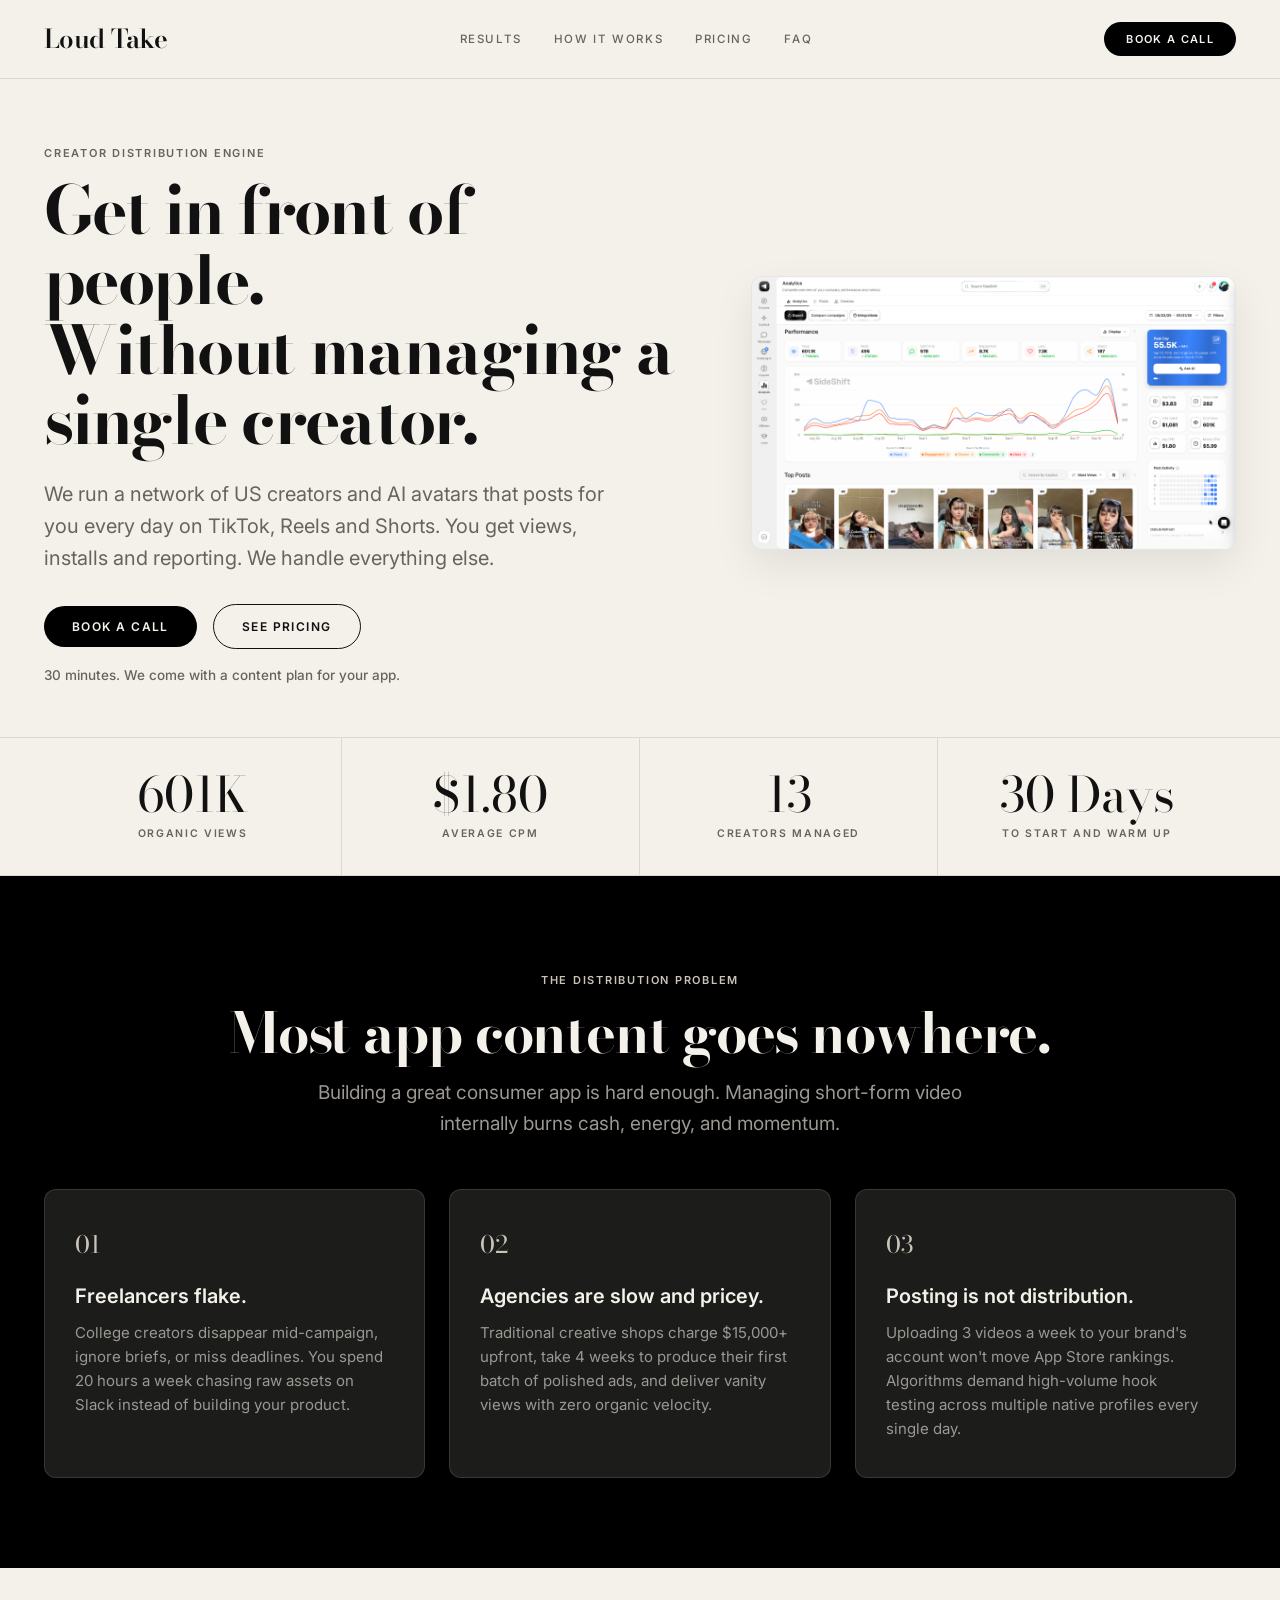
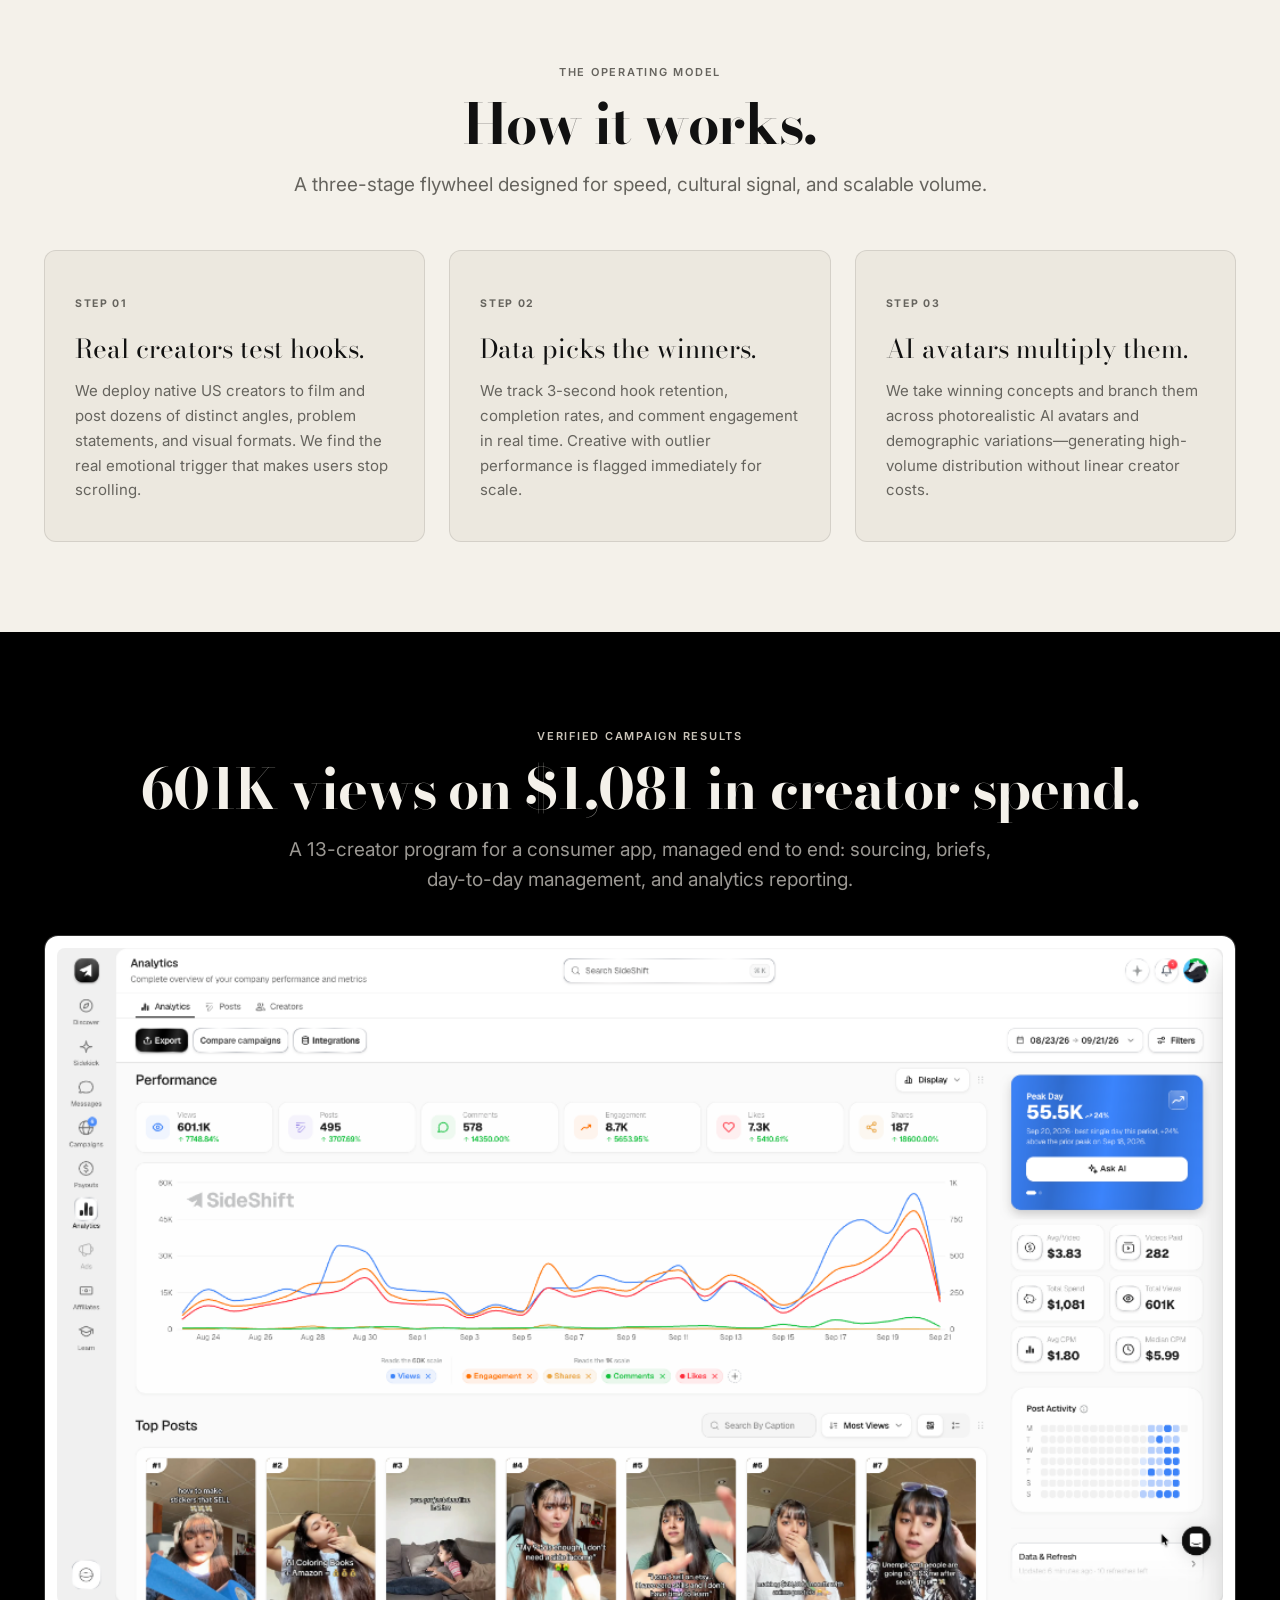
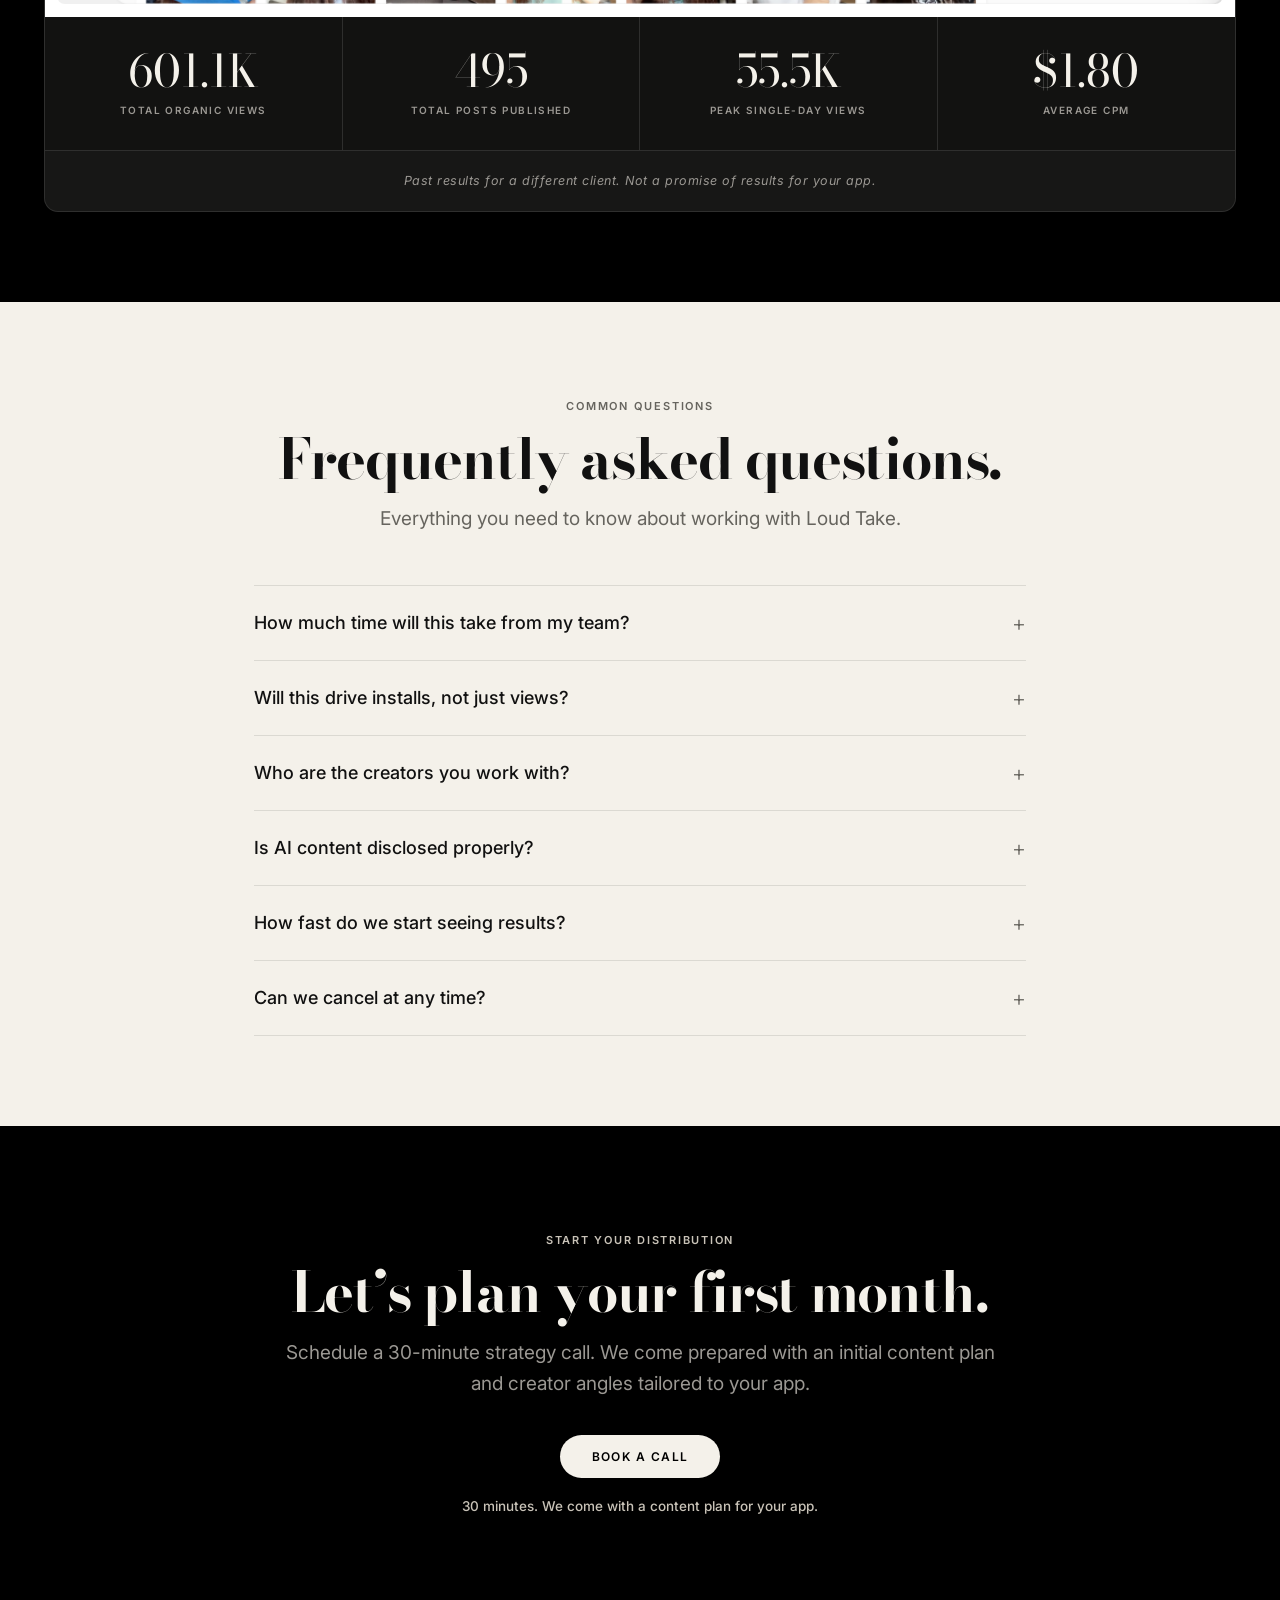
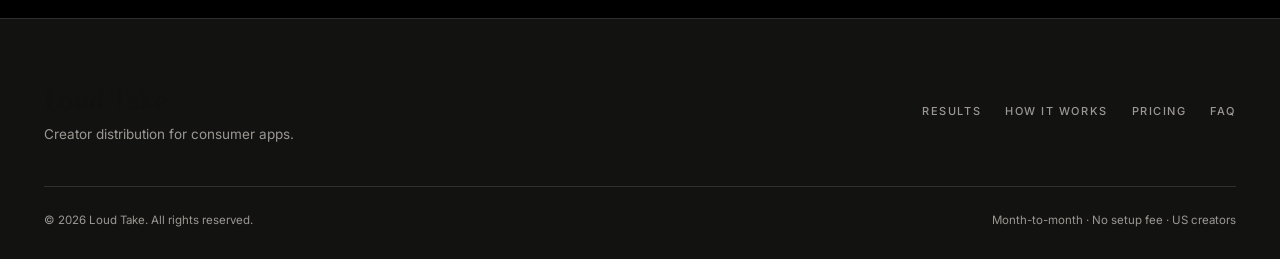
==== commit 1d862dcb: "feat: conversion rebuild for Loud Take agency (proof bar, 601K case study, FAQ, gated pricing)" ====
--- a/index.html
+++ b/index.html
@@ -3,575 +3,336 @@
 <head>
     <meta charset="UTF-8">
     <meta name="viewport" content="width=device-width, initial-scale=1.0">
-    <title>Loudtake — Ideas that don't scroll past.</title>
-    <meta name="description" content="Loudtake operates a turnkey creator distribution engine for early-stage and venture-backed tech startups. Human UGC testing scaled with generative AI.">
-    <link rel="stylesheet" href="styles.css?v=12">
+    <title>Loud Take — Creator Distribution Agency for Consumer Apps</title>
+    <meta name="description" content="We run a network of US creators and AI avatars that posts for you every day on TikTok, Reels and Shorts. You get views, installs and reporting.">
+    <link rel="stylesheet" href="styles.css?v=20">
     <link rel="preconnect" href="https://fonts.googleapis.com">
     <link rel="preconnect" href="https://fonts.gstatic.com" crossorigin>
-    <link href="https://fonts.googleapis.com/css2?family=Instrument+Serif:ital@0;1&family=Inter:wght@300;400;500;600;700&display=swap" rel="stylesheet">
+    <link href="https://fonts.googleapis.com/css2?family=Bodoni+Moda:ital,opsz,wght@0,6..96,400..700;1,6..96,400..700&family=Inter:wght@300;400;500;600;700&display=swap" rel="stylesheet">
     <link rel="icon" type="image/png" href="logo-black.png">
-    
-    <!-- DEFENSIVE SECURITY HEADERS -->
-    <meta http-equiv="X-Content-Type-Options" content="nosniff">
-    <meta http-equiv="X-Frame-Options" content="DENY">
-    <meta name="referrer" content="strict-origin-when-cross-origin">
-    <meta http-equiv="Permissions-Policy" content="camera=(), microphone=(), geolocation=(), payment=()">
-    <meta http-equiv="Content-Security-Policy" content="default-src 'self'; script-src 'self' 'unsafe-inline'; style-src 'self' 'unsafe-inline' https://fonts.googleapis.com; font-src 'self' https://fonts.gstatic.com; img-src 'self' data:; connect-src 'self';">
 </head>
 <body>
 
-    <!-- NAVIGATION (SECTION 22) -->
+    <!-- NAVIGATION -->
     <nav class="site-nav">
         <div class="nav-inner">
-            <a href="#" class="nav-brand" aria-label="Loudtake Home">
-                <span class="nav-brand-text">Loudtake</span>
+            <a href="index.html" class="nav-brand" aria-label="Loud Take Home">
+                <span class="nav-brand-text">Loud Take</span>
             </a>
             <div class="nav-menu">
-                <a href="#about" class="nav-link">About</a>
-                <a href="#engine" class="nav-link">Process</a>
                 <a href="#case-study" class="nav-link">Results</a>
-                <a href="#founders" class="nav-link">For Founders</a>
-            </div>
-            <button class="nav-cta-btn open-modal-btn" type="button">Get Started</button>
+                <a href="#how-it-works" class="nav-link">How it works</a>
+                <a href="pricing.html" class="nav-link">Pricing</a>
+                <a href="#faq" class="nav-link">FAQ</a>
+            </div>
+            <button class="nav-cta-btn btn-book-call" type="button">Book a call</button>
         </div>
     </nav>
 
-    <!-- SECTION 01: HERO SECTION (SECTIONS 23, 24) -->
+    <!-- 1. HERO SECTION -->
     <header class="hero-section">
         <div class="container">
             <div class="hero-grid">
                 <div class="hero-left">
-                    <span class="eyebrow">CREATORS. IDEAS. DISTRIBUTION.</span>
+                    <span class="eyebrow">CREATOR DISTRIBUTION ENGINE</span>
                     <h1 class="hero-headline">
-                        <span>Ideas that</span>
-                        <span>don’t scroll past.</span>
+                        Get in front of people.<br>
+                        Without managing a single creator.
                     </h1>
                     <p class="hero-description">
-                        We run creator operations and short-form distribution for early-stage and venture-backed tech startups.
+                        We run a network of US creators and AI avatars that posts for you every day on TikTok, Reels and Shorts. You get views, installs and reporting. We handle everything else.
                     </p>
                     <div class="hero-actions">
-                        <button class="btn-pill-dark open-modal-btn" type="button">GET STARTED →</button>
-                        <a href="#case-study" class="btn-link-editorial">SEE RESULTS</a>
+                        <button class="btn-pill-dark btn-book-call" type="button">Book a call</button>
+                        <a href="pricing.html" class="btn-pill-outline">See pricing</a>
+                    </div>
+                    <div class="hero-under-note">
+                        30 minutes. We come with a content plan for your app.
                     </div>
                 </div>
 
                 <div class="hero-right">
-                    <div class="hero-artwork-wrap">
-                        <img src="hero-cards.png" alt="Loudtake Layered Creator Vertical Video Distribution" class="hero-artwork">
+                    <div class="hero-dashboard-wrap">
+                        <img src="sideshift-dashboard.png" alt="Campaign Analytics Dashboard — 601K Views, $1.80 CPM" class="hero-dashboard-img">
                     </div>
                 </div>
             </div>
         </div>
     </header>
 
-    <!-- HERO METRIC STRIP (SECTION 25) -->
-    <div class="metrics-strip">
-        <div class="container">
-            <div class="metrics-grid">
-                <div class="metric-cell">
-                    <div class="metric-number">554K+</div>
-                    <div class="metric-label">ORGANIC VIEWS<br>IN 25 DAYS</div>
-                </div>
-                <div class="metric-cell">
-                    <div class="metric-number">$1.97</div>
-                    <div class="metric-label">BLENDED CPM<br>(80% BELOW MARKET)</div>
-                </div>
-                <div class="metric-cell">
-                    <div class="metric-number">501+</div>
-                    <div class="metric-label">HIGH-INTENT<br>BUYING COMMENTS</div>
-                </div>
-                <div class="metric-cell">
-                    <div class="metric-number">26</div>
-                    <div class="metric-label">ASSETS PUBLISHED<br>IN A SINGLE DAY</div>
+    <!-- 2. PROOF BAR -->
+    <div class="proof-bar">
+        <div class="container">
+            <div class="proof-grid">
+                <div class="proof-cell">
+                    <div class="proof-number">601K</div>
+                    <div class="proof-label">ORGANIC VIEWS</div>
+                </div>
+                <div class="proof-cell">
+                    <div class="proof-number">$1.80</div>
+                    <div class="proof-label">AVERAGE CPM</div>
+                </div>
+                <div class="proof-cell">
+                    <div class="proof-number">13</div>
+                    <div class="proof-label">CREATORS MANAGED</div>
+                </div>
+                <div class="proof-cell">
+                    <div class="proof-number">30 Days</div>
+                    <div class="proof-label">TO START AND WARM UP</div>
                 </div>
             </div>
         </div>
     </div>
 
-    <!-- SECTION 02: THE PROBLEM (SECTION 26) -->
-    <section id="about" class="dark-section problem-section">
-        <div class="container">
-            <div class="problem-layout">
-                <div>
-                    <span class="eyebrow">THE REALITY</span>
-                    <h2 class="problem-headline">
-                        Most startup content is invisible.
-                    </h2>
-                </div>
-                <div class="problem-body">
-                    <p class="problem-text">
-                        Founders understand their product with unmatched technical clarity. Creators understand human attention and internet culture.
-                    </p>
-                    <p class="problem-text">
-                        Most technology companies don’t have an operating system connecting the two. They default to stiff corporate announcements or unvetted freelance creators that burn capital without momentum.
-                    </p>
-                    <p class="problem-text">
-                        Loudtake builds that system. High-velocity experimentation designed to interrupt the feed and convert curiosity into pipeline.
-                    </p>
-                    <div class="problem-highlight">
-                        “Quiet visually, but loud conceptually. We engineer content people actually stop for.”
-                    </div>
-                </div>
-            </div>
-        </div>
-    </section>
-
-    <!-- SECTION 03: THE ENGINE (SECTION 27) -->
-    <section id="engine" class="engine-section">
-        <div class="container">
-            <div class="section-header">
+    <!-- 3. PROBLEM SECTION (BLACK) -->
+    <section class="dark-section problem-section">
+        <div class="container">
+            <div class="problem-header text-center">
+                <span class="eyebrow eyebrow-light">THE DISTRIBUTION PROBLEM</span>
+                <h2 class="section-headline-light">Most app content goes nowhere.</h2>
+                <p class="section-subtext-light">
+                    Building a great consumer app is hard enough. Managing short-form video internally burns cash, energy, and momentum.
+                </p>
+            </div>
+
+            <div class="problem-cards-grid">
+                <div class="problem-card">
+                    <div class="problem-card-num">01</div>
+                    <h3 class="problem-card-title">Freelancers flake.</h3>
+                    <p class="problem-card-desc">
+                        College creators disappear mid-campaign, ignore briefs, or miss deadlines. You spend 20 hours a week chasing raw assets on Slack instead of building your product.
+                    </p>
+                </div>
+
+                <div class="problem-card">
+                    <div class="problem-card-num">02</div>
+                    <h3 class="problem-card-title">Agencies are slow and pricey.</h3>
+                    <p class="problem-card-desc">
+                        Traditional creative shops charge $15,000+ upfront, take 4 weeks to produce their first batch of polished ads, and deliver vanity views with zero organic velocity.
+                    </p>
+                </div>
+
+                <div class="problem-card">
+                    <div class="problem-card-num">03</div>
+                    <h3 class="problem-card-title">Posting is not distribution.</h3>
+                    <p class="problem-card-desc">
+                        Uploading 3 videos a week to your brand's account won't move App Store rankings. Algorithms demand high-volume hook testing across multiple native profiles every single day.
+                    </p>
+                </div>
+            </div>
+        </div>
+    </section>
+
+    <!-- 4. HOW IT WORKS (3 STEPS) -->
+    <section id="how-it-works" class="how-section">
+        <div class="container">
+            <div class="section-header text-center">
                 <span class="eyebrow">THE OPERATING MODEL</span>
-                <h2 class="section-headline">The Hybrid Distribution Engine.</h2>
+                <h2 class="section-headline">How it works.</h2>
                 <p class="section-subtext">
-                    Human creator → Test hook → Identify winner → Scale winner with AI → Distribute globally.
+                    A three-stage flywheel designed for speed, cultural signal, and scalable volume.
                 </p>
             </div>
 
-            <div class="engine-flow">
-                <div class="engine-step">
-                    <div>
-                        <div class="step-meta">
-                            <span class="step-num">STAGE 01</span>
-                            <span class="step-tag">HUMAN</span>
-                        </div>
-                        <h3 class="step-title">Real creators test the hook.</h3>
-                        <p class="step-desc">
-                            We deploy 10–20 native creators to produce high-velocity short-form variations across TikTok, Reels, and Shorts. Every creator tests a different angle, hook, and framing against real consumer algorithms.
-                        </p>
-                    </div>
-                    <div class="step-footer-arrow">
-                        EXPLORE TESTING →
-                    </div>
-                </div>
-
-                <div class="engine-step">
-                    <div>
-                        <div class="step-meta">
-                            <span class="step-num">STAGE 02</span>
-                            <span class="step-tag">PROVE</span>
-                        </div>
-                        <h3 class="step-title">Performance identifies the winner.</h3>
-                        <p class="step-desc">
-                            We monitor algorithmic retention, 3-second hook rate, watch time drop-off, and high-intent buying comments in real-time. Only creative that achieves outlier organic efficiency advances to scale.
-                        </p>
-                    </div>
-                    <div class="step-footer-arrow">
-                        ANALYTICS AUDIT →
-                    </div>
-                </div>
-
-                <div class="engine-step">
-                    <div>
-                        <div class="step-meta">
-                            <span class="step-num">STAGE 03</span>
-                            <span class="step-tag">SCALE</span>
-                        </div>
-                        <h3 class="step-title">AI multiplies the winner globally.</h3>
-                        <p class="step-desc">
-                            We take the winning script and hook geometry, cloning proven concepts into photorealistic generative AI avatars across different demographic cohorts, localized accents, and international markets.
-                        </p>
-                    </div>
-                    <div class="step-footer-arrow">
-                        GLOBAL REACH →
-                    </div>
-                </div>
-            </div>
-        </div>
-    </section>
-
-    <!-- SECTION 04: CREATOR NETWORK (SECTION 28) -->
-    <section class="network-section">
-        <div class="container">
-            <div class="network-grid">
-                <div class="network-content">
-                    <span class="eyebrow">CREATOR OPERATIONS</span>
-                    <h2>10–20 creators.<br>One operating system.</h2>
-                    <p>
-                        Instead of managing fragmented freelancers, Loudtake deploys a dedicated, vetted creator fleet directly orchestrated through an agile Slack hub.
-                    </p>
-                    <p>
-                        Our operational layer handles creator recruitment, hook drafting, script coaching, compliance verification, and performance-driven incentives with zero founder review drag.
-                    </p>
-                    
-                    <div class="network-pillars">
-                        <div class="pillar-item">
-                            <h4>Two-Track Economics</h4>
-                            <p>Base asset fees paired with viral performance bonuses ensure creator alignment.</p>
-                        </div>
-                        <div class="pillar-item">
-                            <h4>24-Hour QA Turnaround</h4>
-                            <p>Scripts and footage are reviewed, graded, and formatted in dedicated Slack channels.</p>
-                        </div>
-                    </div>
-                </div>
-
-                <div class="network-card-preview">
-                    <div class="slack-preview-header">
-                        <span class="slack-channel-title"># loudtake-fleet-ops</span>
-                        <span style="font-size: 11px; color: #888; letter-spacing: 0.1em; font-weight: 600;">ACTIVE SPRINT</span>
-                    </div>
-                    <div class="slack-feed">
-                        <div class="slack-msg">
-                            <div class="slack-avatar-circle">CR</div>
-                            <div class="slack-msg-body">
-                                <div class="slack-user-name">Creator Fleet Lead <span style="font-weight: 400; color: #888; font-size: 11px;">10:24 AM</span></div>
-                                Hook variant B achieved 68% 3-sec retention on TikTok. Pushing batch #4 to production today.
-                                <div><span class="slack-tag-pill">26 Assets Published Today</span></div>
-                            </div>
-                        </div>
-
-                        <div class="slack-msg">
-                            <div class="slack-avatar-circle">QA</div>
-                            <div class="slack-msg-body">
-                                <div class="slack-user-name">Creative Direction <span style="font-weight: 400; color: #888; font-size: 11px;">10:38 AM</span></div>
-                                Cleaned pacing on cuts 3–6. Sound design and dynamic captions synced. Sent directly to distribution feed.
-                                <div><span class="slack-tag-pill">Approved · Zero Founder Hours</span></div>
-                            </div>
-                        </div>
-
-                        <div class="slack-msg">
-                            <div class="slack-avatar-circle">AI</div>
-                            <div class="slack-msg-body">
-                                <div class="slack-user-name">AI Multiplication Node <span style="font-weight: 400; color: #888; font-size: 11px;">11:15 AM</span></div>
-                                Winning hook mapped to 4 AI avatars (ES-LatAm, DE-DACH, US-Exec). 16 localized variants rendering.
-                                <div><span class="slack-tag-pill">Multiplication Active</span></div>
-                            </div>
-                        </div>
-                    </div>
-                </div>
-            </div>
-        </div>
-    </section>
-
-    <!-- SECTION 05: AI SCALING (SECTION 29) -->
-    <section class="ai-section">
-        <div class="container">
-            <div class="ai-branching-grid">
-                <div>
-                    <span class="eyebrow">SYSTEMATIC MULTIPLICATION</span>
-                    <h2 class="editorial-serif" style="font-size: clamp(38px, 4.2vw, 64px); line-height: 1.05; margin-bottom: 24px;">
-                        Find the winner.<br>Then multiply it.
-                    </h2>
-                    <p style="font-size: 16.5px; line-height: 1.65; color: #4A4A46; margin-bottom: 24px;">
-                        Human creative testing removes the guesswork. Once an organic video generates statistical escape velocity, we don’t stop at one upload.
-                    </p>
-                    <p style="font-size: 16.5px; line-height: 1.65; color: #4A4A46;">
-                        Generative AI scales that verified premise across diverse audiences, localized languages, and target customer profiles—transforming one viral angle into 50+ modular distribution assets.
-                    </p>
-                </div>
-
-                <div class="ai-diagram-box">
-                    <div class="diagram-row-origin">
-                        <div class="origin-badge">ORIGIN ASSET · VERIFIED VIRAL HOOK</div>
-                        <div class="origin-title">1x Human Creator Proof of Concept</div>
-                        <div style="font-size: 13.5px; color: #666; margin-top: 6px;">3-Sec Retention: 68.4% · Blended CPM: $1.97 · 501+ Comments</div>
-                    </div>
-
-                    <div class="diagram-branches">
-                        <div class="branch-node">
-                            <div class="branch-label">AVATAR COHORT 01</div>
-                            <div class="branch-value">B2B SaaS Founder Persona</div>
-                            <div style="font-size: 12px; color: #666; margin-top: 4px;">US / UK Tech Hubs</div>
-                        </div>
-
-                        <div class="branch-node">
-                            <div class="branch-label">AVATAR COHORT 02</div>
-                            <div class="branch-value">Enterprise Executive Demographic</div>
-                            <div style="font-size: 12px; color: #666; margin-top: 4px;">LinkedIn & X Vertical Focus</div>
-                        </div>
-
-                        <div class="branch-node">
-                            <div class="branch-label">LOCALIZATION 03</div>
-                            <div class="branch-value">Spanish / LatAm Native Voice</div>
-                            <div style="font-size: 12px; color: #666; margin-top: 4px;">Mexico, Colombia, Spain</div>
-                        </div>
-
-                        <div class="branch-node">
-                            <div class="branch-label">LOCALIZATION 04</div>
-                            <div class="branch-value">German / DACH Translation</div>
-                            <div style="font-size: 12px; color: #666; margin-top: 4px;">Berlin, Munich, Zurich</div>
-                        </div>
-                    </div>
-                </div>
-            </div>
-        </div>
-    </section>
-
-    <!-- SECTION 06: CASE STUDY (SECTION 30) -->
+            <div class="steps-grid">
+                <div class="step-card">
+                    <div class="step-meta">
+                        <span class="step-badge">STEP 01</span>
+                    </div>
+                    <h3 class="step-title">Real creators test hooks.</h3>
+                    <p class="step-desc">
+                        We deploy native US creators to film and post dozens of distinct angles, problem statements, and visual formats. We find the real emotional trigger that makes users stop scrolling.
+                    </p>
+                </div>
+
+                <div class="step-card">
+                    <div class="step-meta">
+                        <span class="step-badge">STEP 02</span>
+                    </div>
+                    <h3 class="step-title">Data picks the winners.</h3>
+                    <p class="step-desc">
+                        We track 3-second hook retention, completion rates, and comment engagement in real time. Creative with outlier performance is flagged immediately for scale.
+                    </p>
+                </div>
+
+                <div class="step-card">
+                    <div class="step-meta">
+                        <span class="step-badge">STEP 03</span>
+                    </div>
+                    <h3 class="step-title">AI avatars multiply them.</h3>
+                    <p class="step-desc">
+                        We take winning concepts and branch them across photorealistic AI avatars and demographic variations—generating high-volume distribution without linear creator costs.
+                    </p>
+                </div>
+            </div>
+        </div>
+    </section>
+
+    <!-- 5. CASE STUDY (BLACK SECTION) -->
     <section id="case-study" class="dark-section case-study-section">
         <div class="container">
-            <div class="case-study-header">
-                <span class="eyebrow">FLAGSHIP SPRINT · PROOF OF CONCEPT</span>
-                <h2 class="case-study-headline">
-                    554,000+ organic views.<br>25 days.
+            <div class="case-study-header text-center">
+                <span class="eyebrow eyebrow-light">VERIFIED CAMPAIGN RESULTS</span>
+                <h2 class="section-headline-light">
+                    601K views on $1,081 in creator spend.
                 </h2>
-                <p class="case-study-sub">
-                    Directly from our verified campaign tracking dashboard for Alomana AI. Measured against real audience demand, retention, and paid media benchmarks.
+                <p class="section-subtext-light">
+                    A 13-creator program for a consumer app, managed end to end: sourcing, briefs, day-to-day management, and analytics reporting.
                 </p>
             </div>
 
-            <!-- DASHBOARD SCREENSHOT CARD -->
             <div class="case-study-card">
-                <div class="case-study-screenshot-wrap">
-                    <img src="sideshift-dashboard.png" alt="SideShift Verified Analytics Dashboard" class="case-study-screenshot">
-                    <div class="audit-badge">
-                        <span class="audit-dot"></span> LIVE SIDESHIFT AUDIT TRAIL
-                    </div>
-                </div>
-
-                <div class="case-study-metrics-grid">
-                    <div class="cs-metric-cell">
-                        <div class="cs-metric-num">$1.97</div>
-                        <div class="cs-metric-label">BLENDED CPM<br>80% BELOW $10-$14 META ADS</div>
-                    </div>
-
-                    <div class="cs-metric-cell">
-                        <div class="cs-metric-num">501+</div>
-                        <div class="cs-metric-label">BUYING COMMENTS<br>HIGH-INTENT PROSPECTS</div>
-                    </div>
-
-                    <div class="cs-metric-cell">
-                        <div class="cs-metric-num">5.1x</div>
-                        <div class="cs-metric-label">PAID MEDIA MULTIPLIER<br>$5,501 VALUE ON $1,081 SPEND</div>
-                    </div>
-
-                    <div class="cs-metric-cell">
-                        <div class="cs-metric-num">0 Hrs</div>
-                        <div class="cs-metric-label">FOUNDER REVIEW HOURS<br>TURNKEY SLACK MANAGEMENT</div>
-                    </div>
-                </div>
-            </div>
-        </div>
-    </section>
-
-    <!-- SECTION 07: THE DIFFERENCE (SECTION 31) -->
-    <section class="difference-section">
-        <div class="container">
-            <div class="section-header">
-                <span class="eyebrow">METHODOLOGY</span>
-                <h2 class="section-headline">Not another content agency.</h2>
+                <div class="cs-dashboard-preview">
+                    <img src="sideshift-dashboard.png" alt="Performance dashboard: 601K Views, 495 Posts, $1.80 CPM" class="cs-img">
+                </div>
+
+                <div class="cs-metrics-grid">
+                    <div class="cs-metric-box">
+                        <div class="cs-metric-val">601.1K</div>
+                        <div class="cs-metric-lbl">TOTAL ORGANIC VIEWS</div>
+                    </div>
+                    <div class="cs-metric-box">
+                        <div class="cs-metric-val">495</div>
+                        <div class="cs-metric-lbl">TOTAL POSTS PUBLISHED</div>
+                    </div>
+                    <div class="cs-metric-box">
+                        <div class="cs-metric-val">55.5K</div>
+                        <div class="cs-metric-lbl">PEAK SINGLE-DAY VIEWS</div>
+                    </div>
+                    <div class="cs-metric-box">
+                        <div class="cs-metric-val">$1.80</div>
+                        <div class="cs-metric-lbl">AVERAGE CPM</div>
+                    </div>
+                </div>
+
+                <div class="cs-disclaimer">
+                    Past results for a different client. Not a promise of results for your app.
+                </div>
+            </div>
+        </div>
+    </section>
+
+    <!-- 6. FAQ ACCORDION -->
+    <section id="faq" class="faq-section">
+        <div class="container container-narrow">
+            <div class="section-header text-center">
+                <span class="eyebrow">COMMON QUESTIONS</span>
+                <h2 class="section-headline">Frequently asked questions.</h2>
                 <p class="section-subtext">
-                    A purpose-built distribution engine engineered specifically for the speed and capital constraints of early-stage venture backings.
+                    Everything you need to know about working with Loud Take.
                 </p>
             </div>
 
-            <div class="difference-table">
-                <div class="diff-column">
-                    <div class="diff-col-header">
-                        <div class="diff-col-eyebrow">THE OLD WAY</div>
-                        <h3 class="diff-col-title">Traditional Agency</h3>
-                    </div>
-                    <div class="diff-items-list">
-                        <div>
-                            <div class="diff-item-title">Slow Production</div>
-                            <div class="diff-item-desc">3 to 4 weeks to produce initial creative batches with endless script drafts.</div>
-                        </div>
-                        <div>
-                            <div class="diff-item-title">Founder Approvals</div>
-                            <div class="diff-item-desc">Requires hours of founder time reviewing every line, cut, and creative angle.</div>
-                        </div>
-                        <div>
-                            <div class="diff-item-title">Small Creator Pools</div>
-                            <div class="diff-item-desc">Relying on 1 or 2 freelancers who burn out or lack algorithmic range.</div>
-                        </div>
-                        <div>
-                            <div class="diff-item-title">One Market</div>
-                            <div class="diff-item-desc">Single-demographic creative that fails to capture global tech adoption.</div>
-                        </div>
-                        <div>
-                            <div class="diff-item-title">Content-First</div>
-                            <div class="diff-item-desc">Optimizing for pretty aesthetic posts rather than commercial pipeline.</div>
-                        </div>
-                    </div>
-                </div>
-
-                <div class="diff-column">
-                    <div class="diff-col-header">
-                        <div class="diff-col-eyebrow">THE LOUDTAKE SYSTEM</div>
-                        <h3 class="diff-col-title">Loudtake</h3>
-                    </div>
-                    <div class="diff-items-list">
-                        <div>
-                            <div class="diff-item-title">Rapid Testing</div>
-                            <div class="diff-item-desc">24–48 hour iteration sprints deploying tens of hooks into live feeds.</div>
-                        </div>
-                        <div>
-                            <div class="diff-item-title">Zero Founder Review Hours</div>
-                            <div class="diff-item-desc">Decentralized Slack operations handle scripting, vetting, QA, and payouts.</div>
-                        </div>
-                        <div>
-                            <div class="diff-item-title">Creator Fleet</div>
-                            <div class="diff-item-desc">A vetted fleet of 10–20+ native creators competing on performance.</div>
-                        </div>
-                        <div>
-                            <div class="diff-item-title">Global Distribution</div>
-                            <div class="diff-item-desc">AI multiplication across multiple languages, accents, and territories.</div>
-                        </div>
-                        <div>
-                            <div class="diff-item-title">Performance-First</div>
-                            <div class="diff-item-desc">Engineered for CPM efficiency ($1.97), high-intent comments, and conversion.</div>
-                        </div>
-                    </div>
-                </div>
-            </div>
-        </div>
-    </section>
-
-    <!-- SECTION 08: FOR FOUNDERS (SECTION 32) -->
-    <section id="founders" class="founders-section">
-        <div class="container">
-            <div class="founders-layout">
-                <div>
-                    <span class="eyebrow">BUILT FOR BUILDERS</span>
-                    <h2 class="founders-headline">
-                        You build the product.<br>We build the attention.
-                    </h2>
-                    <p class="founders-desc">
-                        Technical founders shouldn't have to spend 30 hours a week chasing freelance creators, editing video scripts, or analyzing TikTok retention curves.
-                    </p>
-                    <p class="founders-desc">
-                        Loudtake integrates seamlessly as your dedicated distribution layer. We take your core value proposition and translate it into dozens of high-velocity organic assets every month.
-                    </p>
-                    <button class="btn-pill-dark open-modal-btn" type="button">BUILD YOUR ENGINE →</button>
-                </div>
-
-                <div class="founders-cta-box">
-                    <h3>Deploy Your First Sprint</h3>
-                    <p>
-                        We limit client intake to 3 startups per cohort to maintain creator fleet focus and high distribution velocity.
-                    </p>
-                    <div style="border-top: 1px solid var(--border-light); padding-top: 20px; margin-top: 20px;">
-                        <div style="font-size: 11px; font-weight: 600; letter-spacing: 0.14em; text-transform: uppercase; color: #888; margin-bottom: 8px;">WHAT TO EXPECT</div>
-                        <div style="font-size: 13.5px; line-height: 1.6; color: #333;">
-                            • Turnkey Slack integration within 48h<br>
-                            • 10–20 Creator Fleet deployment<br>
-                            • Verified SideShift performance reporting<br>
-                            • 100% turnkey: 0 founder hours required
-                        </div>
-                    </div>
-                </div>
-            </div>
-        </div>
-    </section>
-
-    <!-- SECTION 09: FINAL CTA (SECTION 33) -->
-    <section class="dark-section final-cta-section">
-        <div class="container">
-            <span class="eyebrow">MAKE AN IMPACT</span>
-            <h2 class="final-cta-headline">
-                Make something worth stopping for.
-            </h2>
-            <p class="final-cta-subtext">
-                Loudtake builds creator-led distribution systems for ambitious technology companies.
+            <div class="faq-list">
+                <div class="faq-item">
+                    <button class="faq-question" type="button">
+                        <span>How much time will this take from my team?</span>
+                        <span class="faq-icon">+</span>
+                    </button>
+                    <div class="faq-answer">
+                        <p>Under an hour a week. We handle creator sourcing, brief writing, daily posting, and QA. You review the monthly reporting dashboard and high-level strategy milestones.</p>
+                    </div>
+                </div>
+
+                <div class="faq-item">
+                    <button class="faq-question" type="button">
+                        <span>Will this drive installs, not just views?</span>
+                        <span class="faq-icon">+</span>
+                    </button>
+                    <div class="faq-answer">
+                        <p>Yes. We focus on search-intent hooks and problem-solution demos rather than generic entertainment. High-volume organic presence pushes steady traffic to your App Store link and triggers organic search lift.</p>
+                    </div>
+                </div>
+
+                <div class="faq-item">
+                    <button class="faq-question" type="button">
+                        <span>Who are the creators you work with?</span>
+                        <span class="faq-icon">+</span>
+                    </button>
+                    <div class="faq-answer">
+                        <p>We work with a vetted roster of native US micro-creators selected specifically for your app's category and target demographic. Every creator is trained to execute high-retention vertical formats.</p>
+                    </div>
+                </div>
+
+                <div class="faq-item">
+                    <button class="faq-question" type="button">
+                        <span>Is AI content disclosed properly?</span>
+                        <span class="faq-icon">+</span>
+                    </button>
+                    <div class="faq-answer">
+                        <p>Always. All synthetic avatar variations comply fully with TikTok, Instagram, and YouTube platform policies and AI generation disclosure guidelines.</p>
+                    </div>
+                </div>
+
+                <div class="faq-item">
+                    <button class="faq-question" type="button">
+                        <span>How fast do we start seeing results?</span>
+                        <span class="faq-icon">+</span>
+                    </button>
+                    <div class="faq-answer">
+                        <p>Plan on about 30 days to start and warm up. Account creation, creator onboarding, initial hook calibration, and algorithm indexing take roughly 2–3 weeks before distribution velocity compounds.</p>
+                    </div>
+                </div>
+
+                <div class="faq-item">
+                    <button class="faq-question" type="button">
+                        <span>Can we cancel at any time?</span>
+                        <span class="faq-icon">+</span>
+                    </button>
+                    <div class="faq-answer">
+                        <p>Yes. All plans are strictly month-to-month. There are no multi-month lock-in contracts or surprise cancellation penalties.</p>
+                    </div>
+                </div>
+            </div>
+        </div>
+    </section>
+
+    <!-- 7. FINAL CTA -->
+    <section class="final-cta-section dark-section">
+        <div class="container text-center">
+            <span class="eyebrow eyebrow-light">START YOUR DISTRIBUTION</span>
+            <h2 class="section-headline-light">Let’s plan your first month.</h2>
+            <p class="section-subtext-light">
+                Schedule a 30-minute strategy call. We come prepared with an initial content plan and creator angles tailored to your app.
             </p>
-            <button class="btn-pill-light open-modal-btn" type="button">GET STARTED →</button>
-        </div>
-    </section>
-
-    <!-- SECTION 10: MINIMAL FOOTER (SECTION 34) -->
+            <div style="margin-top: 36px;">
+                <button class="btn-pill-light btn-book-call" type="button">Book a call</button>
+            </div>
+            <div class="hero-under-note" style="color: var(--color-taupe); margin-top: 18px;">
+                30 minutes. We come with a content plan for your app.
+            </div>
+        </div>
+    </section>
+
+    <!-- FOOTER -->
     <footer class="site-footer">
         <div class="container">
             <div class="footer-inner">
-                <div class="footer-brand-wrap">
-                    <img src="logo-white.png" alt="Loudtake" class="footer-logo-img">
-                    <div class="footer-tagline">Creators. Ideas. Distribution.</div>
-                </div>
-
+                <div class="footer-brand">
+                    <div class="nav-brand-text">Loud Take</div>
+                    <div class="footer-tagline">Creator distribution for consumer apps.</div>
+                </div>
                 <div class="footer-links">
-                    <a href="#about" class="footer-link">About</a>
-                    <a href="#engine" class="footer-link">Process</a>
                     <a href="#case-study" class="footer-link">Results</a>
-                    <a href="#founders" class="footer-link">For Founders</a>
-                    <a href="mailto:hello@loudtake.com" class="footer-link">Contact</a>
-                </div>
-            </div>
-
+                    <a href="#how-it-works" class="footer-link">How it works</a>
+                    <a href="pricing.html" class="footer-link">Pricing</a>
+                    <a href="#faq" class="footer-link">FAQ</a>
+                </div>
+            </div>
             <div class="footer-bottom">
-                <div>© 2026 LOUDTAKE. ALL RIGHTS RESERVED.</div>
-                <div>BUILT FOR VENTURE-BACKED TECH.</div>
+                <div>© 2026 Loud Take. All rights reserved.</div>
+                <div>Month-to-month · No setup fee · US creators</div>
             </div>
         </div>
     </footer>
 
-    <!-- INTERACTIVE CONTACT MODAL -->
-    <div id="contactModal" class="modal-overlay" aria-hidden="true">
-        <div class="modal-card">
-            <button class="modal-close-btn" type="button" aria-label="Close Modal">✕</button>
-            <span class="eyebrow">SPRINT INTAKE</span>
-            <h3 class="modal-headline">Deploy your creator engine.</h3>
-            <p class="modal-subtext">
-                Fill in your details below and our operations lead will review your product and respond within 12 hours.
-            </p>
-
-            <form class="modal-form" id="intakeForm" onsubmit="event.preventDefault(); handleFormSubmit();">
-                <div class="form-group">
-                    <label class="form-label" for="userName">Founder / Lead Name</label>
-                    <input type="text" id="userName" class="form-input" placeholder="e.g. Alex Vance" required>
-                </div>
-                <div class="form-group">
-                    <label class="form-label" for="userEmail">Work Email</label>
-                    <input type="email" id="userEmail" class="form-input" placeholder="alex@company.com" required>
-                </div>
-                <div class="form-group">
-                    <label class="form-label" for="companyUrl">Company Website / App Link</label>
-                    <input type="url" id="companyUrl" class="form-input" placeholder="https://yourstartup.com" required>
-                </div>
-                <div class="form-group">
-                    <label class="form-label" for="userGoal">Current Distribution Goal</label>
-                    <input type="text" id="userGoal" class="form-input" placeholder="e.g. Scaling organic installs, launching beta, lower CAC">
-                </div>
-                <button type="submit" class="btn-pill-dark" style="width: 100%; justify-content: center; margin-top: 10px;">
-                    REQUEST SPRINT INTAKE →
-                </button>
-                <div id="formSuccessNotice" style="display: none; color: #10B981; font-size: 13px; text-align: center; margin-top: 8px; font-weight: 500;">
-                    ✓ Request received. We'll be in touch shortly.
-                </div>
-            </form>
-        </div>
+    <!-- 8. STICKY MOBILE BOOK A CALL BAR -->
+    <div class="mobile-sticky-bar">
+        <button class="btn-pill-dark btn-book-call mobile-sticky-btn" type="button">
+            Book a call →
+        </button>
     </div>
 
-    <!-- SIMPLE SCRIPT FOR INTERACTION -->
-    <script>
-        const modal = document.getElementById('contactModal');
-        const openBtns = document.querySelectorAll('.open-modal-btn');
-        const closeBtn = document.querySelector('.modal-close-btn');
-
-        openBtns.forEach(btn => {
-            btn.addEventListener('click', (e) => {
-                e.preventDefault();
-                modal.classList.add('active');
-                modal.setAttribute('aria-hidden', 'false');
-            });
-        });
-
-        closeBtn.addEventListener('click', () => {
-            modal.classList.remove('active');
-            modal.setAttribute('aria-hidden', 'true');
-        });
-
-        modal.addEventListener('click', (e) => {
-            if (e.target === modal) {
-                modal.classList.remove('active');
-                modal.setAttribute('aria-hidden', 'true');
-            }
-        });
-
-        function handleFormSubmit() {
-            const urlInput = document.getElementById('companyUrl');
-            const cleanUrl = urlInput.value.trim();
-            if (!cleanUrl.startsWith('http://') && !cleanUrl.startsWith('https://')) {
-                alert('Please enter a valid website URL starting with https://');
-                return;
-            }
-            const notice = document.getElementById('formSuccessNotice');
-            notice.style.display = 'block';
-            setTimeout(() => {
-                modal.classList.remove('active');
-                modal.setAttribute('aria-hidden', 'true');
-                notice.style.display = 'none';
-                document.getElementById('intakeForm').reset();
-            }, 2000);
-        }
-    </script>
+    <script src="script.js"></script>
 </body>
 </html>
--- a/styles.css
+++ b/styles.css
@@ -1,60 +1,45 @@
 /* ==========================================================================
-   LOUDTAKE — MASTER STYLESHEET
-   Aesthetic: Premium Editorial Publication for Technology Companies
-   Palette: Warm Ivory (#F4F1EA) & Pure Black (#000000), Restrained & Monochromatic
-   Typography: Instrument Serif & Inter
+   LOUD TAKE — MASTER CONVERSION STYLESHEET
+   Aesthetic: Premium Editorial Agency (Warm Ivory & Pure Black)
+   Typography: Bodoni / Didot Serif Display + Inter Clean Sans
+   Mobile-First, Blazing Fast, Zero Framework Overhead
    ========================================================================== */
 
 @import url('https://fonts.googleapis.com/css2?family=Bodoni+Moda:ital,opsz,wght@0,6..96,400..700;1,6..96,400..700&family=Inter:wght@300;400;500;600;700&display=swap');
 
-/* LOCAL HIGH-PRECISION BODONI 72 EXTRACTED FONTS */
-@font-face {
-  font-family: 'Bodoni 72 Master';
-  src: url('fonts/BodoniSvtyTwoITCTT-Book.ttf') format('truetype');
-  font-weight: 400;
-  font-style: normal;
-  font-display: swap;
-}
-
-@font-face {
-  font-family: 'Bodoni 72 Master';
-  src: url('fonts/BodoniSvtyTwoITCTT-Bold.ttf') format('truetype');
-  font-weight: 700;
-  font-style: normal;
-  font-display: swap;
-}
-
 :root {
-  /* Core Editorial Palette Matching Reference Mockup Exactly */
-  --bg-ivory: #F3F0E9;
-  --bg-ivory-alt: #EBE8E0;
-  --text-dark: #000000;
-  --text-muted-dark: #706E6A;
+  /* Core Ivory & Black Palette */
+  --bg-ivory: #F4F1EA;
+  --bg-ivory-card: #ECE8DF;
+  --bg-ivory-darker: #E5E1D7;
+  --text-dark: #111111;
+  --text-muted-dark: #66645E;
   --border-light: rgba(0, 0, 0, 0.10);
-  --border-light-strong: rgba(0, 0, 0, 0.18);
-
-  /* Dark Sections Palette */
+  --border-light-strong: rgba(0, 0, 0, 0.20);
+
+  /* Dark Sections */
   --bg-black: #000000;
   --bg-charcoal: #121211;
-  --text-light: #F3F0E9;
+  --bg-charcoal-card: #1C1C1A;
+  --text-light: #F4F1EA;
   --text-muted-light: #9B9893;
   --border-dark: rgba(255, 255, 255, 0.12);
-  --border-dark-strong: rgba(255, 255, 255, 0.22);
-
-  /* Neutrals */
+  --border-dark-strong: rgba(255, 255, 255, 0.24);
+
+  /* Accents */
   --color-taupe: #C9C3B8;
-  --color-stone: #706E6A;
-
-  /* Typography */
-  --font-serif: 'Bodoni 72 Master', 'Bodoni 72', 'Didot', 'Bodoni Moda', serif;
+  --color-emerald: #10B981;
+
+  /* Fonts */
+  --font-serif: 'Bodoni Moda', 'Bodoni 72', 'Didot', Georgia, serif;
   --font-sans: 'Inter', -apple-system, BlinkMacSystemFont, 'Segoe UI', Roboto, sans-serif;
 
-  /* Max Widths */
+  /* Dimensions */
   --container-max: 1240px;
-  --container-narrow: 920px;
-}
-
-/* Base Reset & Setup */
+  --container-narrow: 820px;
+}
+
+/* Universal Reset */
 *, *::before, *::after {
   box-sizing: border-box;
   margin: 0;
@@ -68,7 +53,6 @@
   color: var(--text-dark);
   text-rendering: optimizeLegibility;
   -webkit-font-smoothing: antialiased;
-  -moz-osx-font-smoothing: grayscale;
 }
 
 body {
@@ -77,12 +61,13 @@
   color: var(--text-dark);
   line-height: 1.6;
   overflow-x: hidden;
-}
-
-/* Universal Selection */
-::selection {
-  background-color: var(--text-dark);
-  color: var(--bg-ivory);
+  padding-bottom: 70px; /* Space for sticky mobile button */
+}
+
+@media (min-width: 769px) {
+  body {
+    padding-bottom: 0;
+  }
 }
 
 img {
@@ -94,7 +79,6 @@
 a {
   color: inherit;
   text-decoration: none;
-  transition: opacity 0.2s ease, transform 0.2s ease;
 }
 
 button {
@@ -104,78 +88,115 @@
   background: none;
 }
 
-/* Layout Containers */
+/* Layout Utilities */
 .container {
   max-width: var(--container-max);
   margin: 0 auto;
-  padding: 0 40px;
+  padding: 0 24px;
 }
 
 .container-narrow {
   max-width: var(--container-narrow);
   margin: 0 auto;
-  padding: 0 40px;
-}
-
-/* Eyebrows & Meta Labels */
-.eyebrow {
-  font-family: var(--font-sans);
-  font-size: 11px;
-  font-weight: 600;
-  letter-spacing: 0.18em;
-  text-transform: uppercase;
-  color: var(--text-muted-dark);
-  display: block;
-  margin-bottom: 24px;
-}
-
-.dark-section .eyebrow {
-  color: var(--text-muted-light);
-}
-
-/* Typography Hierarchy */
+  padding: 0 24px;
+}
+
+.text-center {
+  text-align: center;
+}
+
 .editorial-serif {
   font-family: var(--font-serif);
   font-weight: 400;
   letter-spacing: -0.02em;
 }
 
-/* Buttons & Links */
+/* Eyebrows */
+.eyebrow {
+  display: inline-block;
+  font-size: 11px;
+  font-weight: 600;
+  letter-spacing: 0.16em;
+  text-transform: uppercase;
+  color: var(--text-muted-dark);
+  margin-bottom: 14px;
+}
+
+.eyebrow-light {
+  color: var(--color-taupe);
+}
+
+/* Section Headings */
+.section-header {
+  margin-bottom: 50px;
+}
+
+.section-headline {
+  font-family: var(--font-serif);
+  font-size: clamp(34px, 4.5vw, 56px);
+  line-height: 1.05;
+  letter-spacing: -0.02em;
+  color: var(--text-dark);
+  margin-bottom: 16px;
+}
+
+.section-headline-light {
+  font-family: var(--font-serif);
+  font-size: clamp(34px, 4.5vw, 56px);
+  line-height: 1.05;
+  letter-spacing: -0.02em;
+  color: var(--text-light);
+  margin-bottom: 16px;
+}
+
+.section-subtext {
+  font-size: clamp(16px, 1.8vw, 19px);
+  line-height: 1.6;
+  color: var(--text-muted-dark);
+}
+
+.section-subtext-light {
+  font-size: clamp(16px, 1.8vw, 19px);
+  line-height: 1.6;
+  color: var(--text-muted-light);
+  max-width: 720px;
+  margin: 0 auto;
+}
+
+/* Button Styles */
 .btn-pill-dark {
   display: inline-flex;
   align-items: center;
-  gap: 10px;
-  background-color: #000000;
-  color: #FFFFFF;
-  padding: 12px 24px;
+  justify-content: center;
+  background-color: var(--bg-black);
+  color: var(--bg-ivory);
+  padding: 13px 28px;
   border-radius: 9999px;
-  font-size: 10.5px;
-  font-weight: 600;
-  letter-spacing: 0.14em;
-  text-transform: uppercase;
-  transition: all 0.25s ease;
-  border: 1px solid #000000;
+  font-size: 12px;
+  font-weight: 600;
+  letter-spacing: 0.12em;
+  text-transform: uppercase;
+  transition: transform 0.2s ease, opacity 0.2s ease;
 }
 
 .btn-pill-dark:hover {
-  background-color: #222220;
+  opacity: 0.88;
   transform: translateY(-1px);
 }
 
 .btn-pill-light {
   display: inline-flex;
   align-items: center;
-  gap: 10px;
+  justify-content: center;
   background-color: var(--bg-ivory);
-  color: var(--text-dark);
-  padding: 14px 30px;
+  color: var(--bg-black);
+  padding: 14px 32px;
   border-radius: 9999px;
-  font-size: 11px;
-  font-weight: 600;
-  letter-spacing: 0.14em;
-  text-transform: uppercase;
-  transition: all 0.25s ease;
-  border: 1px solid var(--bg-ivory);
+  font-size: 12px;
+  font-weight: 600;
+  letter-spacing: 0.12em;
+  text-transform: uppercase;
+  transition: transform 0.2s ease, background-color 0.2s ease;
 }
 
 .btn-pill-light:hover {
@@ -183,22 +204,25 @@
   transform: translateY(-1px);
 }
 
-.btn-link-editorial {
+.btn-pill-outline {
   display: inline-flex;
   align-items: center;
-  gap: 6px;
-  font-size: 10.5px;
-  font-weight: 600;
-  letter-spacing: 0.16em;
-  text-transform: uppercase;
-  color: #4A4A46;
-  padding: 10px 0;
-  position: relative;
-  transition: opacity 0.2s ease, color 0.2s ease;
-}
-
-.btn-link-editorial:hover {
-  color: #000000;
+  justify-content: center;
+  background-color: transparent;
+  color: var(--text-dark);
+  border: 1px solid var(--text-dark);
+  padding: 12px 28px;
+  border-radius: 9999px;
+  font-size: 12px;
+  font-weight: 600;
+  letter-spacing: 0.12em;
+  text-transform: uppercase;
+  transition: background-color 0.2s ease, color 0.2s ease;
+}
+
+.btn-pill-outline:hover {
+  background-color: var(--text-dark);
+  color: var(--bg-ivory);
 }
 
 /* ==========================================================================
@@ -210,15 +234,16 @@
   left: 0;
   width: 100%;
   z-index: 1000;
-  background-color: var(--bg-ivory);
-  border-bottom: none;
-  padding: 24px 0 12px 0;
+  background-color: rgba(244, 241, 234, 0.96);
+  backdrop-filter: blur(12px);
+  -webkit-backdrop-filter: blur(12px);
+  border-bottom: 1px solid var(--border-light);
 }
 
 .nav-inner {
   max-width: var(--container-max);
   margin: 0 auto;
-  padding: 0 40px;
+  padding: 18px 24px;
   display: flex;
   align-items: center;
   justify-content: space-between;
@@ -226,843 +251,485 @@
 
 .nav-brand-text {
   font-family: var(--font-serif);
-  font-size: 30px;
-  font-weight: 400;
-  color: #000000;
-  letter-spacing: -0.015em;
+  font-size: 26px;
+  font-weight: 600;
+  color: var(--text-dark);
+  letter-spacing: -0.02em;
+}
+
+.nav-menu {
+  display: flex;
+  align-items: center;
+  gap: 32px;
+}
+
+.nav-link {
+  font-size: 11.5px;
+  font-weight: 500;
+  letter-spacing: 0.14em;
+  text-transform: uppercase;
+  color: var(--text-muted-dark);
+  transition: color 0.2s ease;
+}
+
+.nav-link:hover, .nav-link.active {
+  color: var(--text-dark);
+}
+
+.nav-cta-btn {
+  background-color: var(--bg-black);
+  color: var(--bg-ivory);
+  padding: 10px 22px;
+  border-radius: 9999px;
+  font-size: 11px;
+  font-weight: 600;
+  letter-spacing: 0.12em;
+  text-transform: uppercase;
+  transition: opacity 0.2s ease;
+}
+
+.nav-cta-btn:hover {
+  opacity: 0.85;
+}
+
+@media (max-width: 768px) {
+  .nav-menu {
+    display: none; /* Mobile simplicity */
+  }
+}
+
+/* ==========================================================================
+   1. HERO SECTION
+   ========================================================================== */
+.hero-section {
+  padding: 60px 0 50px 0;
+}
+
+.hero-grid {
+  display: grid;
+  grid-template-columns: 1fr;
+  gap: 40px;
+  align-items: center;
+}
+
+@media (min-width: 992px) {
+  .hero-grid {
+    grid-template-columns: 1.15fr 0.85fr;
+    gap: 50px;
+  }
+}
+
+.hero-headline {
+  font-family: var(--font-serif);
+  font-size: clamp(40px, 5.2vw, 68px);
+  line-height: 1.05;
+  letter-spacing: -0.025em;
+  color: var(--text-dark);
+  margin-bottom: 22px;
+}
+
+.hero-description {
+  font-size: clamp(17px, 1.9vw, 20px);
+  line-height: 1.6;
+  color: var(--text-muted-dark);
+  margin-bottom: 30px;
+  max-width: 580px;
+}
+
+.hero-actions {
+  display: flex;
+  align-items: center;
+  flex-wrap: wrap;
+  gap: 16px;
+  margin-bottom: 16px;
+}
+
+.hero-under-note {
+  font-size: 13.5px;
+  color: var(--text-muted-dark);
+  font-weight: 500;
+}
+
+.hero-dashboard-wrap {
+  border-radius: 12px;
+  overflow: hidden;
+  box-shadow: 0 16px 40px rgba(0, 0, 0, 0.08);
+  border: 1px solid var(--border-light);
+  background: #FFF;
+}
+
+.hero-dashboard-img {
+  width: 100%;
+  height: auto;
+  display: block;
+}
+
+/* ==========================================================================
+   2. PROOF BAR
+   ========================================================================== */
+.proof-bar {
+  border-top: 1px solid var(--border-light);
+  border-bottom: 1px solid var(--border-light);
+  background-color: var(--bg-ivory);
+}
+
+.proof-grid {
+  display: grid;
+  grid-template-columns: repeat(2, 1fr);
+}
+
+@media (min-width: 768px) {
+  .proof-grid {
+    grid-template-columns: repeat(4, 1fr);
+  }
+}
+
+.proof-cell {
+  padding: 32px 16px;
+  border-right: 1px solid var(--border-light);
+  border-bottom: 1px solid var(--border-light);
+  text-align: center;
+  display: flex;
+  flex-direction: column;
+  justify-content: center;
+  align-items: center;
+}
+
+.proof-cell:nth-child(2n) {
+  border-right: none;
+}
+
+@media (min-width: 768px) {
+  .proof-cell {
+    border-bottom: none;
+    border-right: 1px solid var(--border-light);
+  }
+  .proof-cell:nth-child(2n) {
+    border-right: 1px solid var(--border-light);
+  }
+  .proof-cell:last-child {
+    border-right: none;
+  }
+}
+
+.proof-number {
+  font-family: var(--font-serif);
+  font-size: clamp(34px, 3.8vw, 52px);
   line-height: 1;
-  display: inline-block;
-}
-
-.footer-brand-text {
+  color: var(--text-dark);
+  margin-bottom: 8px;
+}
+
+.proof-label {
+  font-size: 10.5px;
+  font-weight: 600;
+  letter-spacing: 0.16em;
+  text-transform: uppercase;
+  color: var(--text-muted-dark);
+}
+
+/* ==========================================================================
+   DARK SECTION UTILITY
+   ========================================================================== */
+.dark-section {
+  background-color: var(--bg-black);
+  color: var(--text-light);
+  padding: 90px 0;
+}
+
+/* ==========================================================================
+   3. PROBLEM SECTION (BLACK)
+   ========================================================================== */
+.problem-cards-grid {
+  display: grid;
+  grid-template-columns: 1fr;
+  gap: 24px;
+  margin-top: 50px;
+}
+
+@media (min-width: 768px) {
+  .problem-cards-grid {
+    grid-template-columns: repeat(3, 1fr);
+  }
+}
+
+.problem-card {
+  background-color: var(--bg-charcoal-card);
+  border: 1px solid var(--border-dark);
+  border-radius: 12px;
+  padding: 36px 30px;
+  display: flex;
+  flex-direction: column;
+}
+
+.problem-card-num {
+  font-family: var(--font-serif);
+  font-size: 24px;
+  color: var(--color-taupe);
+  margin-bottom: 18px;
+}
+
+.problem-card-title {
+  font-size: 20px;
+  font-weight: 600;
+  color: var(--text-light);
+  margin-bottom: 12px;
+  line-height: 1.3;
+}
+
+.problem-card-desc {
+  font-size: 15px;
+  line-height: 1.6;
+  color: var(--text-muted-light);
+}
+
+/* ==========================================================================
+   4. HOW IT WORKS SECTION
+   ========================================================================== */
+.how-section {
+  padding: 90px 0;
+  background-color: var(--bg-ivory);
+}
+
+.steps-grid {
+  display: grid;
+  grid-template-columns: 1fr;
+  gap: 24px;
+}
+
+@media (min-width: 768px) {
+  .steps-grid {
+    grid-template-columns: repeat(3, 1fr);
+  }
+}
+
+.step-card {
+  background-color: var(--bg-ivory-card);
+  border: 1px solid var(--border-light);
+  border-radius: 12px;
+  padding: 38px 30px;
+  display: flex;
+  flex-direction: column;
+}
+
+.step-meta {
+  margin-bottom: 18px;
+}
+
+.step-badge {
+  font-size: 10.5px;
+  font-weight: 700;
+  letter-spacing: 0.16em;
+  text-transform: uppercase;
+  color: var(--text-muted-dark);
+}
+
+.step-title {
   font-family: var(--font-serif);
   font-size: 26px;
   font-weight: 400;
-  color: #F3F0E9;
-  letter-spacing: -0.015em;
-  line-height: 1;
-  display: inline-block;
-}
-
-.nav-menu {
-  display: flex;
-  align-items: center;
-  gap: 38px;
-}
-
-.nav-link {
-  font-size: 10.5px;
-  font-weight: 500;
-  letter-spacing: 0.16em;
-  text-transform: uppercase;
-  color: #4A4A46;
-}
-
-.nav-link:hover {
-  color: #000;
-}
-
-.nav-cta-btn {
-  background-color: #000000;
-  color: #FFFFFF;
-  padding: 10px 22px;
-  border-radius: 9999px;
-  font-size: 10px;
-  font-weight: 600;
-  letter-spacing: 0.14em;
-  text-transform: uppercase;
-  transition: background-color 0.2s ease, transform 0.2s ease;
-}
-
-.nav-cta-btn:hover {
-  background-color: #222220;
-  transform: translateY(-1px);
-}
-
-/* ==========================================================================
-   SECTION 01: HERO SECTION
-   ========================================================================== */
-.hero-section {
-  position: relative;
-  background-color: var(--bg-ivory);
-  padding: 45px 0 45px 0;
-  overflow: hidden;
-}
-
-.hero-grid {
-  display: grid;
-  grid-template-columns: 1.15fr 0.85fr;
-  align-items: flex-start;
-  gap: 20px;
-}
-
-.hero-left {
-  padding-top: 32px;
-  padding-right: 10px;
-}
-
-.hero-headline {
-  font-family: var(--font-serif);
-  font-size: clamp(66px, 7.2vw, 100px);
-  line-height: 0.94;
-  letter-spacing: -0.02em;
-  color: #000000;
-  margin-bottom: 28px;
-  font-weight: 400;
-}
-
-.hero-headline span {
-  display: block;
-}
-
-.hero-description {
-  font-family: var(--font-sans);
-  font-size: 16.5px;
-  line-height: 1.55;
-  color: #4A4A46;
-  max-width: 440px;
-  margin-bottom: 38px;
-  font-weight: 400;
-}
-
-.hero-actions {
-  display: flex;
-  align-items: center;
-  gap: 32px;
-}
-
-.hero-right {
-  display: flex;
-  justify-content: flex-end;
-  position: relative;
-  margin-top: -15px;
-}
-
-.hero-artwork-wrap {
-  position: relative;
-  max-width: 520px;
-  width: 100%;
-}
-
-.hero-artwork {
-  width: 100%;
-  height: auto;
-  display: block;
-}
-
-/* ==========================================================================
-   HERO METRIC STRIP (4-METRIC STRIP)
-   ========================================================================== */
-.metrics-strip {
-  border-top: 1px solid rgba(0, 0, 0, 0.12);
-  border-bottom: none;
-  background-color: var(--bg-ivory);
-  padding-top: 42px;
-  padding-bottom: 56px;
-}
-
-.metrics-grid {
-  display: grid;
-  grid-template-columns: repeat(4, 1fr);
-  position: relative;
-}
-
-.metric-cell {
-  position: relative;
-  padding: 0 16px;
-  display: flex;
-  flex-direction: column;
-  align-items: center;
-  text-align: center;
-  justify-content: center;
-}
-
-.metric-cell:not(:last-child)::after {
-  content: '';
-  position: absolute;
-  right: 0;
-  top: 50%;
-  transform: translateY(-50%);
-  height: 38px;
-  width: 1px;
-  background-color: rgba(0, 0, 0, 0.14);
-}
-
-.metric-number {
-  font-family: var(--font-serif);
-  font-size: clamp(44px, 4.4vw, 54px);
-  line-height: 1;
-  font-weight: 400;
-  color: #000000;
-  margin-bottom: 12px;
-  letter-spacing: -0.01em;
-}
-
-.metric-label {
-  font-family: var(--font-sans);
-  font-size: 9.5px;
-  font-weight: 500;
-  letter-spacing: 0.18em;
-  text-transform: uppercase;
-  color: #706E6A;
-  line-height: 1.5;
-}
-
-/* ==========================================================================
-   SECTION 02: THE PROBLEM (Dark Black)
-   ========================================================================== */
-.dark-section {
-  background-color: var(--bg-black);
-  color: var(--text-light);
-}
-
-.problem-section {
-  padding: 160px 0;
-  border-top: 1px solid var(--border-dark);
-  border-bottom: 1px solid var(--border-dark);
-}
-
-.problem-layout {
-  display: grid;
-  grid-template-columns: 1.2fr 0.8fr;
-  gap: 80px;
-  align-items: flex-start;
-}
-
-.problem-headline {
-  font-family: var(--font-serif);
-  font-size: clamp(48px, 5.2vw, 84px);
-  line-height: 1.02;
-  letter-spacing: -0.02em;
-  color: var(--text-light);
-}
-
-.problem-body {
-  padding-top: 16px;
-}
-
-.problem-text {
-  font-size: 18px;
-  line-height: 1.7;
-  color: #C9C3B8;
-  margin-bottom: 28px;
-}
-
-.problem-highlight {
-  font-family: var(--font-serif);
-  font-size: 26px;
-  line-height: 1.4;
-  color: #F4F1EA;
-  font-style: italic;
-  border-left: 1px solid var(--border-dark-strong);
-  padding-left: 24px;
-  margin-top: 36px;
-}
-
-/* ==========================================================================
-   SECTION 03: THE HYBRID DISTRIBUTION ENGINE (Warm Ivory)
-   ========================================================================== */
-.engine-section {
-  padding: 140px 0;
-  background-color: var(--bg-ivory);
-}
-
-.section-header {
-  margin-bottom: 70px;
-}
-
-.section-headline {
-  font-family: var(--font-serif);
-  font-size: clamp(42px, 4.4vw, 70px);
-  line-height: 1.06;
-  letter-spacing: -0.02em;
-  color: #000000;
-  margin-bottom: 18px;
-}
-
-.section-subtext {
-  font-size: 17px;
-  line-height: 1.6;
-  color: #686866;
-  max-width: 640px;
-}
-
-.engine-flow {
-  display: grid;
-  grid-template-columns: repeat(3, 1fr);
-  gap: 0;
-  border: 1px solid var(--border-light);
-  background-color: #FFFFFF;
-}
-
-.engine-step {
-  padding: 54px 44px;
-  border-right: 1px solid var(--border-light);
-  display: flex;
-  flex-direction: column;
-  justify-content: space-between;
-  min-height: 380px;
-  position: relative;
-  background-color: #FFFFFF;
-}
-
-.engine-step:last-child {
-  border-right: none;
-}
-
-.step-meta {
-  display: flex;
-  justify-content: space-between;
-  align-items: center;
-  margin-bottom: 40px;
-  border-bottom: 1px solid var(--border-light);
-  padding-bottom: 16px;
-}
-
-.step-num {
-  font-family: var(--font-sans);
-  font-size: 11px;
-  font-weight: 600;
-  letter-spacing: 0.16em;
-  color: #888884;
-}
-
-.step-tag {
-  font-size: 11px;
-  font-weight: 600;
-  letter-spacing: 0.16em;
-  text-transform: uppercase;
-  color: #000;
-}
-
-.step-title {
-  font-family: var(--font-serif);
-  font-size: 36px;
-  line-height: 1.15;
-  color: #000000;
-  margin-bottom: 18px;
-  letter-spacing: -0.015em;
+  color: var(--text-dark);
+  margin-bottom: 14px;
+  line-height: 1.25;
 }
 
 .step-desc {
   font-size: 15px;
   line-height: 1.65;
-  color: #555552;
-}
-
-.step-footer-arrow {
+  color: var(--text-muted-dark);
+}
+
+/* ==========================================================================
+   5. CASE STUDY SECTION
+   ========================================================================== */
+.case-study-section {
+  padding: 90px 0;
+}
+
+.case-study-card {
+  background-color: var(--bg-charcoal);
+  border: 1px solid var(--border-dark);
+  border-radius: 14px;
+  overflow: hidden;
   margin-top: 40px;
-  font-size: 13px;
-  font-weight: 600;
-  letter-spacing: 0.14em;
-  color: #888;
-  display: flex;
-  align-items: center;
-  gap: 8px;
-}
-
-/* ==========================================================================
-   SECTION 04: CREATOR NETWORK (10-20 Creators)
-   ========================================================================== */
-.network-section {
-  padding: 140px 0;
-  background-color: var(--bg-ivory);
-  border-top: 1px solid var(--border-light);
-}
-
-.network-grid {
-  display: grid;
-  grid-template-columns: 1fr 1fr;
-  gap: 70px;
-  align-items: center;
-}
-
-.network-content h2 {
-  font-family: var(--font-serif);
-  font-size: clamp(40px, 4.2vw, 68px);
-  line-height: 1.05;
-  letter-spacing: -0.02em;
-  margin-bottom: 24px;
-}
-
-.network-content p {
-  font-size: 17px;
-  line-height: 1.65;
-  color: #4A4A46;
-  margin-bottom: 24px;
-}
-
-.network-pillars {
-  display: grid;
-  grid-template-columns: 1fr 1fr;
-  gap: 24px;
-  margin-top: 36px;
-  border-top: 1px solid var(--border-light);
-  padding-top: 32px;
-}
-
-.pillar-item h4 {
-  font-size: 12px;
-  font-weight: 600;
-  letter-spacing: 0.14em;
-  text-transform: uppercase;
-  margin-bottom: 8px;
-  color: #000;
-}
-
-.pillar-item p {
-  font-size: 14px;
-  line-height: 1.55;
-  color: #686866;
-  margin-bottom: 0;
-}
-
-.network-card-preview {
+}
+
+.cs-dashboard-preview {
   background-color: #FFFFFF;
-  border: 1px solid var(--border-light);
-  padding: 40px;
-  position: relative;
-}
-
-.slack-preview-header {
-  display: flex;
-  justify-content: space-between;
-  align-items: center;
-  border-bottom: 1px solid var(--border-light);
-  padding-bottom: 16px;
-  margin-bottom: 24px;
-}
-
-.slack-channel-title {
-  font-family: var(--font-sans);
-  font-size: 12px;
-  font-weight: 600;
-  letter-spacing: 0.1em;
-  color: #000;
-}
-
-.slack-feed {
-  display: flex;
-  flex-direction: column;
-  gap: 18px;
-}
-
-.slack-msg {
-  display: flex;
-  gap: 16px;
-  align-items: flex-start;
-}
-
-.slack-avatar-circle {
-  width: 32px;
-  height: 32px;
-  border-radius: 50%;
-  background-color: #E8E5DC;
-  display: flex;
-  align-items: center;
-  justify-content: center;
-  font-size: 11px;
-  font-weight: 600;
-  color: #444;
-  flex-shrink: 0;
-}
-
-.slack-msg-body {
-  font-size: 13.5px;
-  line-height: 1.5;
-  color: #333;
-}
-
-.slack-user-name {
-  font-weight: 600;
-  font-size: 12px;
-  color: #000;
-  margin-bottom: 4px;
-}
-
-.slack-tag-pill {
-  display: inline-block;
-  background-color: #F4F1EA;
-  border: 1px solid var(--border-light);
-  padding: 2px 8px;
-  font-size: 11px;
-  font-weight: 600;
-  color: #222;
-  border-radius: 4px;
-  margin-top: 6px;
-}
-
-/* ==========================================================================
-   SECTION 05: AI SCALING (Branching Multiplier)
-   ========================================================================== */
-.ai-section {
-  padding: 140px 0;
-  background-color: var(--bg-ivory-alt);
-  border-top: 1px solid var(--border-light);
-}
-
-.ai-branching-grid {
-  display: grid;
-  grid-template-columns: 1fr 1.3fr;
-  gap: 60px;
-  align-items: center;
-}
-
-.ai-diagram-box {
-  background-color: #FFFFFF;
-  border: 1px solid var(--border-light);
-  padding: 44px;
-}
-
-.diagram-row-origin {
-  padding-bottom: 30px;
-  border-bottom: 1px solid var(--border-light);
-}
-
-.origin-badge {
-  font-size: 10px;
-  font-weight: 600;
-  letter-spacing: 0.16em;
-  text-transform: uppercase;
-  color: #888;
-  margin-bottom: 8px;
-}
-
-.origin-title {
-  font-family: var(--font-serif);
-  font-size: 26px;
-  color: #000;
-}
-
-.diagram-branches {
+  padding: 12px;
+  border-bottom: 1px solid var(--border-dark);
+}
+
+.cs-img {
+  width: 100%;
+  height: auto;
+  border-radius: 8px;
+}
+
+.cs-metrics-grid {
   display: grid;
   grid-template-columns: repeat(2, 1fr);
-  gap: 20px;
-  margin-top: 30px;
-}
-
-.branch-node {
-  border: 1px solid var(--border-light);
-  padding: 20px;
+  border-bottom: 1px solid var(--border-dark);
+}
+
+@media (min-width: 768px) {
+  .cs-metrics-grid {
+    grid-template-columns: repeat(4, 1fr);
+  }
+}
+
+.cs-metric-box {
+  padding: 32px 20px;
+  text-align: center;
+  border-right: 1px solid var(--border-dark);
+  border-bottom: 1px solid var(--border-dark);
+}
+
+.cs-metric-box:nth-child(2n) {
+  border-right: none;
+}
+
+@media (min-width: 768px) {
+  .cs-metric-box {
+    border-bottom: none;
+    border-right: 1px solid var(--border-dark);
+  }
+  .cs-metric-box:nth-child(2n) {
+    border-right: 1px solid var(--border-dark);
+  }
+  .cs-metric-box:last-child {
+    border-right: none;
+  }
+}
+
+.cs-metric-val {
+  font-family: var(--font-serif);
+  font-size: clamp(32px, 3.5vw, 48px);
+  color: var(--text-light);
+  line-height: 1;
+  margin-bottom: 8px;
+}
+
+.cs-metric-lbl {
+  font-size: 10px;
+  font-weight: 600;
+  letter-spacing: 0.14em;
+  text-transform: uppercase;
+  color: var(--text-muted-light);
+}
+
+.cs-disclaimer {
+  padding: 20px 24px;
+  text-align: center;
+  font-size: 12.5px;
+  color: var(--text-muted-light);
+  letter-spacing: 0.04em;
+  font-style: italic;
+  background-color: rgba(255, 255, 255, 0.02);
+}
+
+/* ==========================================================================
+   6. FAQ SECTION
+   ========================================================================== */
+.faq-section {
+  padding: 90px 0;
   background-color: var(--bg-ivory);
 }
 
-.branch-label {
-  font-size: 10px;
-  font-weight: 600;
-  letter-spacing: 0.16em;
-  text-transform: uppercase;
-  color: #777;
-  margin-bottom: 6px;
-}
-
-.branch-value {
-  font-size: 14px;
-  font-weight: 600;
+.faq-list {
+  margin-top: 40px;
+  border-top: 1px solid var(--border-light);
+}
+
+.faq-item {
+  border-bottom: 1px solid var(--border-light);
+}
+
+.faq-question {
+  width: 100%;
+  padding: 24px 0;
+  display: flex;
+  align-items: center;
+  justify-content: space-between;
+  text-align: left;
+  font-family: var(--font-sans);
+  font-size: 18px;
+  font-weight: 500;
+  color: var(--text-dark);
+  transition: color 0.2s ease;
+}
+
+.faq-question:hover {
   color: #000;
 }
 
-/* ==========================================================================
-   SECTION 06: FLAGSHIP CASE STUDY (Dark Black)
-   ========================================================================== */
-.case-study-section {
-  padding: 160px 0;
-  background-color: var(--bg-black);
+.faq-icon {
+  font-size: 22px;
+  font-weight: 300;
+  color: var(--text-muted-dark);
+  transition: transform 0.25s ease;
+}
+
+.faq-item.active .faq-icon {
+  transform: rotate(45deg);
+}
+
+.faq-answer {
+  max-height: 0;
+  overflow: hidden;
+  transition: max-height 0.3s ease-out;
+}
+
+.faq-answer p {
+  padding-bottom: 24px;
+  font-size: 15.5px;
+  line-height: 1.65;
+  color: var(--text-muted-dark);
+}
+
+/* ==========================================================================
+   7. FINAL CTA SECTION
+   ========================================================================== */
+.final-cta-section {
+  padding: 100px 0;
+}
+
+/* ==========================================================================
+   FOOTER
+   ========================================================================== */
+.site-footer {
+  background-color: var(--bg-charcoal);
   color: var(--text-light);
   border-top: 1px solid var(--border-dark);
+  padding: 60px 0 30px 0;
+}
+
+.footer-inner {
+  display: flex;
+  flex-direction: column;
+  gap: 24px;
+  padding-bottom: 40px;
   border-bottom: 1px solid var(--border-dark);
 }
 
-.case-study-header {
-  margin-bottom: 60px;
-}
-
-.case-study-headline {
-  font-family: var(--font-serif);
-  font-size: clamp(48px, 5.4vw, 84px);
-  line-height: 1.02;
-  letter-spacing: -0.02em;
-  color: var(--text-light);
-  margin-bottom: 16px;
-}
-
-.case-study-sub {
-  font-size: 17px;
+@media (min-width: 768px) {
+  .footer-inner {
+    flex-direction: row;
+    justify-content: space-between;
+    align-items: center;
+  }
+}
+
+.footer-tagline {
+  font-size: 13.5px;
   color: var(--text-muted-light);
-  max-width: 680px;
-  line-height: 1.6;
-}
-
-.case-study-card {
-  border: 1px solid var(--border-dark);
-  background-color: var(--bg-charcoal);
-  margin-bottom: 60px;
-  overflow: hidden;
-}
-
-.case-study-screenshot-wrap {
-  position: relative;
-  background-color: #0A0A0A;
-  border-bottom: 1px solid var(--border-dark);
-}
-
-.case-study-screenshot {
-  width: 100%;
-  height: auto;
-  display: block;
-}
-
-.audit-badge {
-  position: absolute;
-  top: 24px;
-  left: 24px;
-  background-color: rgba(0, 0, 0, 0.85);
-  border: 1px solid var(--border-dark);
-  padding: 8px 16px;
-  border-radius: 9999px;
-  font-size: 10px;
-  font-weight: 600;
-  letter-spacing: 0.16em;
-  text-transform: uppercase;
-  color: #F4F1EA;
-  display: flex;
-  align-items: center;
-  gap: 8px;
-}
-
-.audit-dot {
-  width: 6px;
-  height: 6px;
-  border-radius: 50%;
-  background-color: #38BDF8;
-}
-
-.case-study-metrics-grid {
-  display: grid;
-  grid-template-columns: repeat(4, 1fr);
-  background-color: var(--bg-charcoal);
-}
-
-.cs-metric-cell {
-  padding: 44px 30px;
-  border-right: 1px solid var(--border-dark);
-}
-
-.cs-metric-cell:last-child {
-  border-right: none;
-}
-
-.cs-metric-num {
-  font-family: var(--font-serif);
-  font-size: clamp(38px, 3.8vw, 54px);
-  line-height: 1;
-  color: #F4F1EA;
-  margin-bottom: 12px;
-  letter-spacing: -0.02em;
-}
-
-.cs-metric-label {
-  font-size: 10.5px;
-  font-weight: 600;
-  letter-spacing: 0.16em;
-  text-transform: uppercase;
-  color: #9B9893;
-  line-height: 1.5;
-}
-
-/* ==========================================================================
-   SECTION 07: THE DIFFERENCE (Warm Ivory)
-   ========================================================================== */
-.difference-section {
-  padding: 140px 0;
-  background-color: var(--bg-ivory);
-  border-bottom: 1px solid var(--border-light);
-}
-
-.difference-table {
-  display: grid;
-  grid-template-columns: 1fr 1fr;
-  border: 1px solid var(--border-light);
-  background-color: #FFFFFF;
-  margin-top: 60px;
-}
-
-.diff-column {
-  padding: 50px 44px;
-}
-
-.diff-column:first-child {
-  border-right: 1px solid var(--border-light);
-  background-color: #FAF8F4;
-}
-
-.diff-column:last-child {
-  background-color: #FFFFFF;
-}
-
-.diff-col-header {
-  border-bottom: 1px solid var(--border-light);
-  padding-bottom: 24px;
-  margin-bottom: 36px;
-}
-
-.diff-col-eyebrow {
-  font-size: 11px;
-  font-weight: 600;
-  letter-spacing: 0.16em;
-  text-transform: uppercase;
-  color: #888884;
-  margin-bottom: 8px;
-}
-
-.diff-col-title {
-  font-family: var(--font-serif);
-  font-size: 32px;
-  color: #000;
-}
-
-.diff-items-list {
-  display: flex;
-  flex-direction: column;
-  gap: 28px;
-}
-
-.diff-item-title {
-  font-size: 12px;
-  font-weight: 600;
-  letter-spacing: 0.12em;
-  text-transform: uppercase;
-  color: #000;
-  margin-bottom: 4px;
-}
-
-.diff-item-desc {
-  font-size: 14.5px;
-  line-height: 1.55;
-  color: #555552;
-}
-
-/* ==========================================================================
-   SECTION 08: FOR FOUNDERS (Warm Ivory)
-   ========================================================================== */
-.founders-section {
-  padding: 150px 0;
-  background-color: var(--bg-ivory);
-}
-
-.founders-layout {
-  display: grid;
-  grid-template-columns: 1.2fr 0.8fr;
-  gap: 80px;
-  align-items: center;
-}
-
-.founders-headline {
-  font-family: var(--font-serif);
-  font-size: clamp(48px, 5.2vw, 80px);
-  line-height: 1.04;
-  letter-spacing: -0.02em;
-  color: #000;
-  margin-bottom: 28px;
-}
-
-.founders-desc {
-  font-size: 18px;
-  line-height: 1.65;
-  color: #4A4A46;
-  margin-bottom: 40px;
-}
-
-.founders-cta-box {
-  background-color: #FFFFFF;
-  border: 1px solid var(--border-light);
-  padding: 48px;
-}
-
-.founders-cta-box h3 {
-  font-family: var(--font-serif);
-  font-size: 28px;
-  margin-bottom: 14px;
-  color: #000;
-}
-
-.founders-cta-box p {
-  font-size: 14.5px;
-  line-height: 1.6;
-  color: #666;
-  margin-bottom: 28px;
-}
-
-/* ==========================================================================
-   SECTION 09: FINAL CTA (Dark Black)
-   ========================================================================== */
-.final-cta-section {
-  padding: 180px 0 160px 0;
-  background-color: var(--bg-black);
-  color: var(--text-light);
-  text-align: center;
-  position: relative;
-}
-
-.final-cta-headline {
-  font-family: var(--font-serif);
-  font-size: clamp(54px, 6.4vw, 102px);
-  line-height: 0.98;
-  letter-spacing: -0.025em;
-  color: var(--text-light);
-  max-width: 900px;
-  margin: 0 auto 30px auto;
-}
-
-.final-cta-subtext {
-  font-size: 18px;
-  line-height: 1.6;
-  color: var(--text-muted-light);
-  max-width: 540px;
-  margin: 0 auto 44px auto;
-}
-
-/* ==========================================================================
-   SECTION 10: MINIMAL FOOTER (Dark Black)
-   ========================================================================== */
-.site-footer {
-  background-color: var(--bg-black);
-  border-top: 1px solid var(--border-dark);
-  padding: 60px 0 50px 0;
-  color: var(--text-muted-light);
-}
-
-.footer-inner {
-  display: flex;
-  justify-content: space-between;
-  align-items: center;
-  border-bottom: 1px solid var(--border-dark);
-  padding-bottom: 40px;
-  margin-bottom: 30px;
-}
-
-.footer-brand-wrap {
-  display: flex;
-  flex-direction: column;
-  gap: 8px;
-}
-
-.footer-logo-img {
-  height: 24px;
-  width: auto;
-  display: block;
-}
-
-.footer-tagline {
-  font-size: 12px;
-  letter-spacing: 0.12em;
-  text-transform: uppercase;
-  color: #888884;
+  margin-top: 4px;
 }
 
 .footer-links {
   display: flex;
-  gap: 32px;
+  flex-wrap: wrap;
+  gap: 24px;
 }
 
 .footer-link {
@@ -1070,92 +737,96 @@
   font-weight: 500;
   letter-spacing: 0.14em;
   text-transform: uppercase;
-  color: #C9C3B8;
+  color: var(--text-muted-light);
+  transition: color 0.2s ease;
 }
 
 .footer-link:hover {
-  color: #FFFFFF;
+  color: var(--text-light);
 }
 
 .footer-bottom {
-  display: flex;
-  justify-content: space-between;
-  align-items: center;
-  font-size: 11px;
-  letter-spacing: 0.1em;
-  color: #686866;
-}
-
-/* ==========================================================================
-   MODAL / CONTACT DRAWER
-   ========================================================================== */
-.modal-overlay {
+  padding-top: 24px;
+  display: flex;
+  flex-direction: column;
+  gap: 8px;
+  font-size: 11.5px;
+  color: var(--text-muted-light);
+}
+
+@media (min-width: 768px) {
+  .footer-bottom {
+    flex-direction: row;
+    justify-content: space-between;
+  }
+}
+
+/* ==========================================================================
+   8. STICKY MOBILE BOOK A CALL BAR
+   ========================================================================== */
+.mobile-sticky-bar {
   position: fixed;
-  top: 0;
+  bottom: 0;
   left: 0;
   width: 100%;
-  height: 100%;
-  background-color: rgba(0, 0, 0, 0.7);
-  backdrop-filter: blur(8px);
-  z-index: 2000;
-  display: flex;
-  align-items: center;
+  background-color: rgba(244, 241, 234, 0.95);
+  backdrop-filter: blur(10px);
+  -webkit-backdrop-filter: blur(10px);
+  border-top: 1px solid var(--border-light);
+  padding: 12px 20px;
+  z-index: 9999;
+  display: flex;
   justify-content: center;
-  opacity: 0;
-  pointer-events: none;
-  transition: opacity 0.3s ease;
-  padding: 20px;
-}
-
-.modal-overlay.active {
-  opacity: 1;
-  pointer-events: auto;
-}
-
-.modal-card {
-  background-color: var(--bg-ivory);
-  border: 1px solid var(--border-light-strong);
+}
+
+.mobile-sticky-btn {
+  width: 100%;
+  max-width: 420px;
+  padding: 13px 20px;
+  font-size: 12px;
+}
+
+@media (min-width: 769px) {
+  .mobile-sticky-bar {
+    display: none;
+  }
+}
+
+/* ==========================================================================
+   PRICING PAGE SPECIFICS
+   ========================================================================== */
+.pricing-gate-section {
+  padding: 80px 0;
+}
+
+.gate-card {
+  background-color: var(--bg-ivory-card);
+  border: 1px solid var(--border-light);
+  border-radius: 14px;
+  padding: 48px 36px;
   max-width: 580px;
-  width: 100%;
-  padding: 48px;
-  position: relative;
-  box-shadow: 0 24px 60px rgba(0, 0, 0, 0.3);
-  transform: translateY(20px);
-  transition: transform 0.3s ease;
-}
-
-.modal-overlay.active .modal-card {
-  transform: translateY(0);
-}
-
-.modal-close-btn {
-  position: absolute;
-  top: 24px;
-  right: 24px;
-  font-size: 20px;
-  line-height: 1;
-  color: #333;
-  padding: 8px;
-}
-
-.modal-headline {
+  margin: 0 auto;
+}
+
+.gate-headline {
   font-family: var(--font-serif);
-  font-size: 38px;
+  font-size: clamp(36px, 4.2vw, 52px);
   line-height: 1.1;
-  color: #000;
+  color: var(--text-dark);
   margin-bottom: 12px;
 }
 
-.modal-subtext {
-  font-size: 14.5px;
-  color: #686866;
-  margin-bottom: 30px;
-}
-
-.modal-form {
+.gate-subtext {
+  font-size: 16px;
+  color: var(--text-muted-dark);
+  margin-bottom: 32px;
+  line-height: 1.55;
+}
+
+.gate-form {
   display: flex;
   flex-direction: column;
-  gap: 18px;
+  gap: 20px;
 }
 
 .form-group {
@@ -1165,144 +836,191 @@
 }
 
 .form-label {
-  font-size: 10.5px;
-  font-weight: 600;
-  letter-spacing: 0.14em;
-  text-transform: uppercase;
-  color: #444;
-}
-
-.form-input, .form-textarea {
-  width: 100%;
-  padding: 12px 16px;
+  font-size: 11.5px;
+  font-weight: 600;
+  letter-spacing: 0.1em;
+  text-transform: uppercase;
+  color: var(--text-dark);
+}
+
+.form-input {
   background-color: #FFFFFF;
+  border: 1px solid var(--border-light-strong);
+  border-radius: 8px;
+  padding: 14px 16px;
+  font-family: var(--font-sans);
+  font-size: 15px;
+  color: var(--text-dark);
+  outline: none;
+  transition: border-color 0.2s ease;
+}
+
+.form-input:focus {
+  border-color: var(--text-dark);
+}
+
+.gate-footer-note {
+  font-size: 12px;
+  color: var(--text-muted-dark);
+  margin-top: 10px;
+  line-height: 1.5;
+}
+
+/* Unlocked Pricing Section */
+.pricing-unlocked-section {
+  padding: 70px 0 90px 0;
+}
+
+.pricing-cards-grid {
+  display: grid;
+  grid-template-columns: 1fr;
+  gap: 24px;
+  margin-top: 50px;
+}
+
+@media (min-width: 640px) {
+  .pricing-cards-grid {
+    grid-template-columns: repeat(2, 1fr);
+  }
+}
+
+@media (min-width: 1024px) {
+  .pricing-cards-grid {
+    grid-template-columns: repeat(4, 1fr);
+  }
+}
+
+.pricing-card {
+  background-color: var(--bg-ivory-card);
   border: 1px solid var(--border-light);
+  border-radius: 14px;
+  padding: 34px 26px;
+  display: flex;
+  flex-direction: column;
+  justify-content: space-between;
+  position: relative;
+  transition: transform 0.2s ease, box-shadow 0.2s ease;
+}
+
+.pricing-card:hover {
+  transform: translateY(-2px);
+  box-shadow: 0 12px 30px rgba(0, 0, 0, 0.05);
+}
+
+.card-popular {
+  background-color: #FFFFFF;
+  border: 2px solid var(--text-dark);
+  box-shadow: 0 14px 34px rgba(0, 0, 0, 0.07);
+}
+
+.popular-badge {
+  position: absolute;
+  top: -12px;
+  left: 50%;
+  transform: translateX(-50%);
+  background-color: var(--bg-black);
+  color: var(--bg-ivory);
+  padding: 4px 14px;
+  border-radius: 9999px;
+  font-size: 9.5px;
+  font-weight: 700;
+  letter-spacing: 0.16em;
+  text-transform: uppercase;
+}
+
+.plan-header {
+  margin-bottom: 24px;
+  border-bottom: 1px solid var(--border-light);
+  padding-bottom: 20px;
+}
+
+.plan-volume {
+  font-size: 13.5px;
+  font-weight: 600;
+  letter-spacing: 0.1em;
+  text-transform: uppercase;
+  color: var(--text-muted-dark);
+  margin-bottom: 8px;
+}
+
+.plan-price {
+  font-family: var(--font-serif);
+  font-size: 42px;
+  color: var(--text-dark);
+  line-height: 1;
+  margin-bottom: 6px;
+}
+
+.plan-per {
   font-family: var(--font-sans);
   font-size: 14px;
-  color: #000;
-  outline: none;
-  transition: border-color 0.2s ease;
-}
-
-.form-input:focus, .form-textarea:focus {
-  border-color: #000000;
-}
-
-/* ==========================================================================
-   RESPONSIVE MEDIA QUERIES
-   ========================================================================== */
-@media (max-width: 860px) {
-  .hero-grid {
-    grid-template-columns: 1fr;
-    gap: 48px;
-  }
-
-  .hero-right {
-    justify-content: center;
-    margin-top: 20px;
-  }
-
-  .metrics-grid {
-    grid-template-columns: repeat(2, 1fr);
-    row-gap: 32px;
-  }
-
-  .metric-cell:nth-child(2)::after {
-    display: none;
-  }
-
-  .metric-cell:nth-child(1),
-  .metric-cell:nth-child(2) {
-    border-bottom: 1px solid var(--border-light);
-  }
-
-  .engine-flow {
-    grid-template-columns: 1fr;
-  }
-
-  .engine-step {
-    border-right: none;
-    border-bottom: 1px solid var(--border-light);
-    min-height: auto;
-  }
-
-  .engine-step:last-child {
-    border-bottom: none;
-  }
-
-  .problem-layout,
-  .network-grid,
-  .ai-branching-grid,
-  .founders-layout,
-  .difference-table {
-    grid-template-columns: 1fr;
-    gap: 40px;
-  }
-
-  .case-study-metrics-grid {
-    grid-template-columns: repeat(2, 1fr);
-  }
-
-  .cs-metric-cell:nth-child(2) {
-    border-right: none;
-  }
-
-  .cs-metric-cell:nth-child(1),
-  .cs-metric-cell:nth-child(2) {
-    border-bottom: 1px solid var(--border-dark);
-  }
-
-  .diff-column:first-child {
-    border-right: none;
-    border-bottom: 1px solid var(--border-light);
-  }
-}
-
-@media (max-width: 768px) {
-  .container, .container-narrow {
-    padding: 0 24px;
-  }
-
-  .nav-menu {
-    display: none;
-  }
-
-  .metrics-grid {
-    grid-template-columns: 1fr;
-  }
-
-  .metric-cell {
-    border-right: none;
-    border-bottom: 1px solid var(--border-light);
-    padding: 36px 20px;
-  }
-
-  .metric-cell:last-child {
-    border-bottom: none;
-  }
-
-  .case-study-metrics-grid {
-    grid-template-columns: 1fr;
-  }
-
-  .cs-metric-cell {
-    border-right: none;
-    border-bottom: 1px solid var(--border-dark);
-  }
-
-  .cs-metric-cell:last-child {
-    border-bottom: none;
-  }
-
-  .footer-inner {
-    flex-direction: column;
-    align-items: flex-start;
-    gap: 30px;
-  }
-
-  .footer-bottom {
-    flex-direction: column;
-    align-items: flex-start;
-    gap: 16px;
-  }
-}
+  color: var(--text-muted-dark);
+  font-weight: 400;
+}
+
+.plan-per-video {
+  font-size: 13.5px;
+  font-weight: 600;
+  color: var(--text-dark);
+}
+
+.plan-features {
+  display: flex;
+  flex-direction: column;
+  gap: 12px;
+  margin-bottom: 28px;
+  flex-grow: 1;
+}
+
+.plan-feature-item {
+  font-size: 13.5px;
+  color: var(--text-dark);
+  line-height: 1.45;
+}
+
+.plan-cta {
+  width: 100%;
+  justify-content: center;
+}
+
+/* Add-ons Row */
+.pricing-addons-wrap {
+  display: grid;
+  grid-template-columns: 1fr;
+  gap: 20px;
+  margin-top: 50px;
+}
+
+@media (min-width: 768px) {
+  .pricing-addons-wrap {
+    grid-template-columns: repeat(3, 1fr);
+  }
+}
+
+.addon-box {
+  background-color: var(--bg-ivory-card);
+  border: 1px solid var(--border-light);
+  border-radius: 12px;
+  padding: 26px 22px;
+}
+
+.addon-title {
+  font-size: 15px;
+  font-weight: 600;
+  color: var(--text-dark);
+  margin-bottom: 8px;
+}
+
+.addon-desc {
+  font-size: 13.5px;
+  line-height: 1.55;
+  color: var(--text-muted-dark);
+}
+
+.pricing-bottom-cta {
+  margin-top: 60px;
+  padding: 50px 24px;
+  background-color: var(--bg-ivory-card);
+  border-radius: 14px;
+  border: 1px solid var(--border-light);
+}
